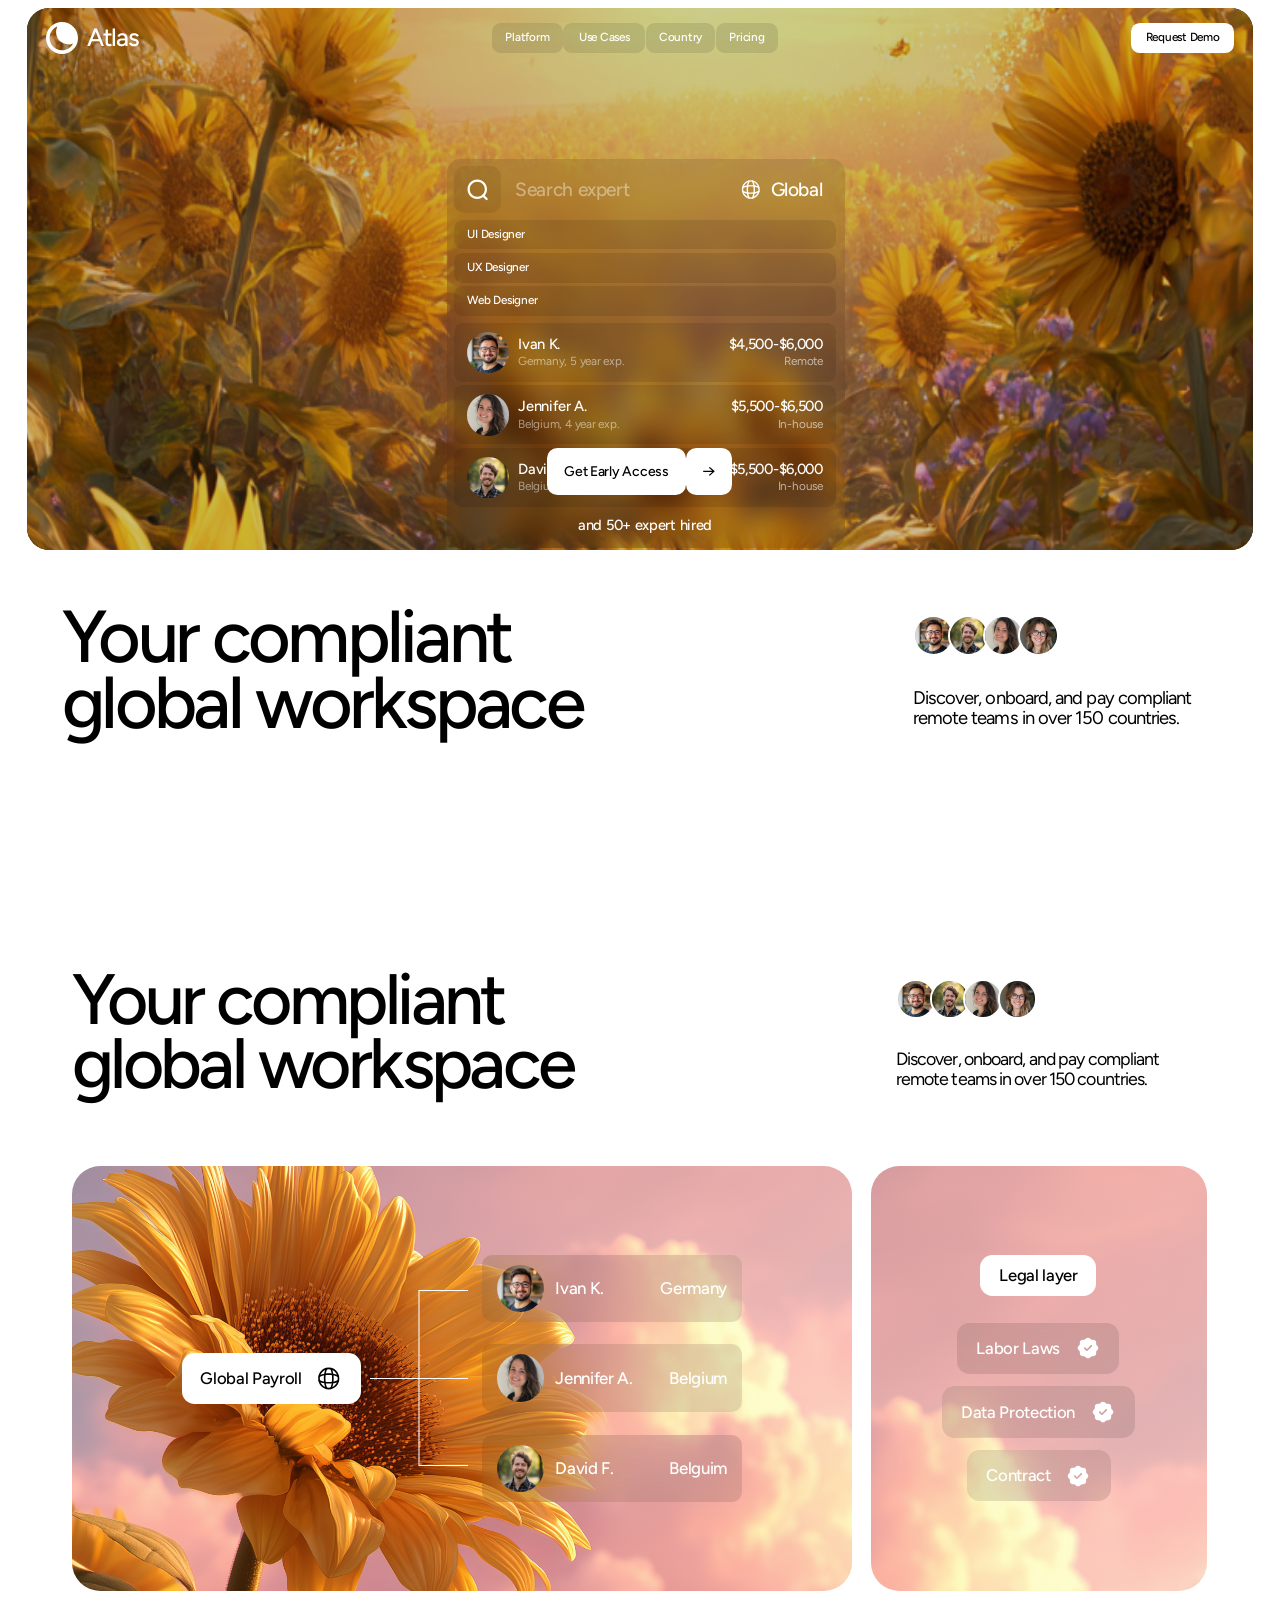
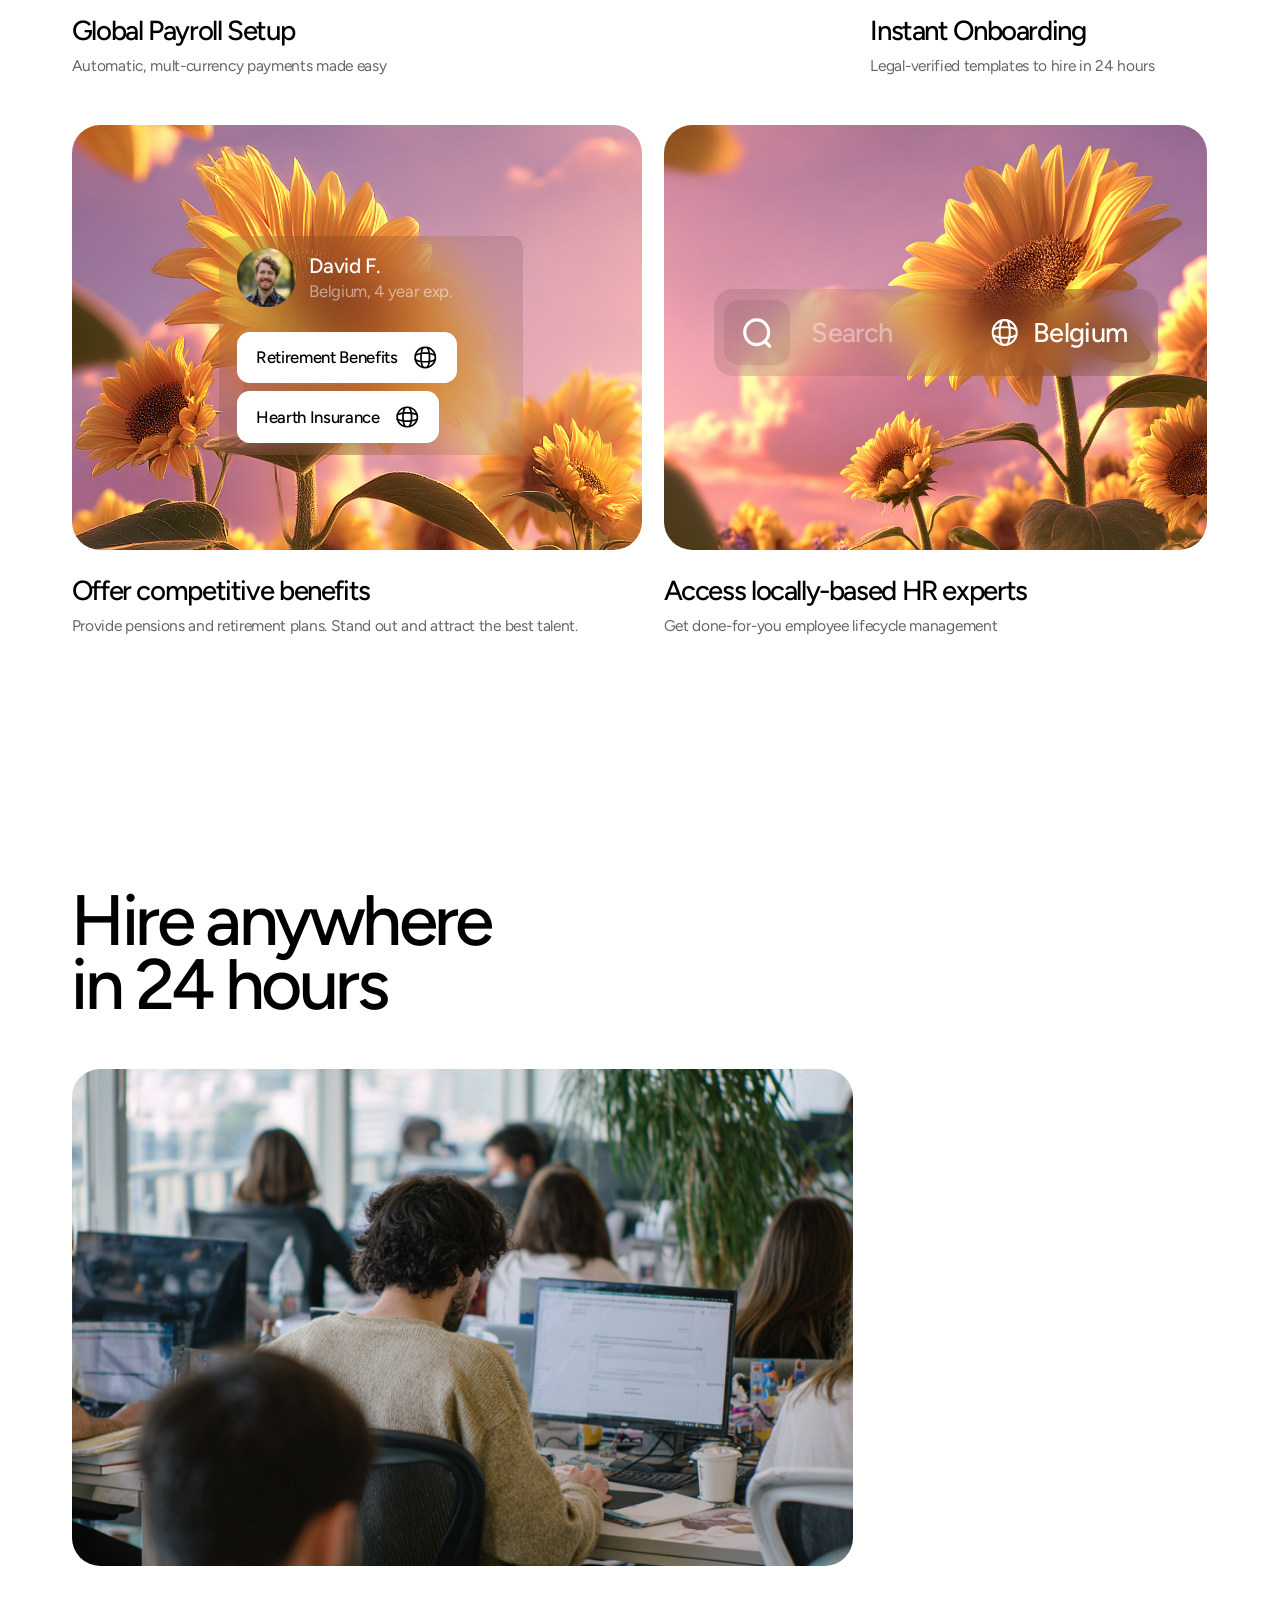
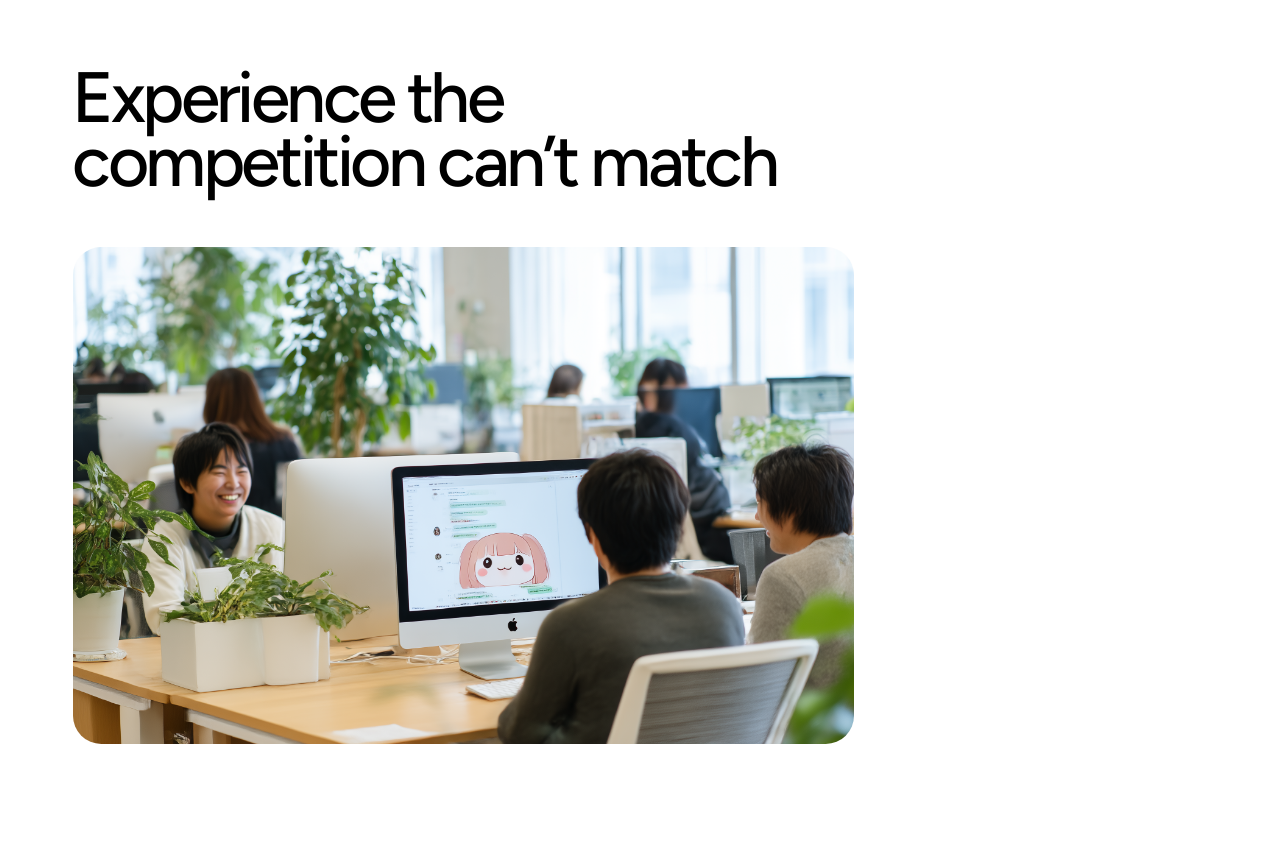
==== index.html @ f867f7af "Implement the Figma design as a static HTML/CSS/JS landing page Decode the supplied .fig (Kiwi + zst" ====
<!DOCTYPE html>
<html lang="en">
<head>
<meta charset="UTF-8">
<meta name="viewport" content="width=device-width, initial-scale=1">
<title>Atlas — Your compliant global workspace</title>
<meta name="description" content="Discover, onboard, and pay compliant remote teams in over 150 countries.">
<link rel="icon" href="assets/svg/logo-mark.svg" type="image/svg+xml">
<link rel="preload" href="assets/fonts/figtree-500.woff2" as="font" type="font/woff2" crossorigin>
<link rel="stylesheet" href="css/style.css">
</head>
<body>

<main class="page">

  <!-- ============================ HERO ============================ -->
  <section class="hero">

    <div class="hero__media">
      <img class="hero__photo" src="assets/images/hero-sunflower-field.png" alt="" aria-hidden="true">
      <div class="hero__scrim"></div>

      <header class="nav">
        <a class="brand" href="#">
          <img class="brand__mark" src="assets/svg/logo-mark.svg" alt="" aria-hidden="true">
          <span class="brand__name">Atlas</span>
        </a>

        <nav class="nav__menu" aria-label="Primary">
          <a class="pill nav__link" href="#">Platform</a>
          <a class="pill nav__link" href="#">Use Cases</a>
          <a class="pill nav__link" href="#">Country</a>
          <a class="pill nav__link" href="#">Pricing</a>
        </nav>

        <a class="pill pill--light nav__cta" href="#">Request Demo</a>
      </header>

      <!-- Talent search panel -->
      <div class="finder">
        <div class="finder__bar">
          <div class="finder__field">
            <span class="icon-button icon-button--soft" aria-hidden="true">
              <img src="assets/svg/search.svg" alt="">
            </span>
            <input class="finder__input" type="search" id="expert-search"
                   placeholder="Search expert" aria-label="Search expert" autocomplete="off">
          </div>

          <div class="country">
            <button class="country__toggle" type="button" id="country-toggle"
                    aria-haspopup="listbox" aria-expanded="false">
              <img class="country__icon" src="assets/svg/globe.svg" alt="" aria-hidden="true">
              <span class="country__label" id="country-label">Global</span>
            </button>
            <ul class="country__menu" id="country-menu" role="listbox" aria-labelledby="country-toggle" hidden>
              <li class="country__option" role="option" tabindex="-1" data-country="Global" aria-selected="true">Global</li>
              <li class="country__option" role="option" tabindex="-1" data-country="Germany" aria-selected="false">Germany</li>
              <li class="country__option" role="option" tabindex="-1" data-country="Belgium" aria-selected="false">Belgium</li>
            </ul>
          </div>
        </div>

        <div class="finder__roles" id="role-list">
          <button class="pill pill--row role" type="button" aria-pressed="false">UI Designer</button>
          <button class="pill pill--row role" type="button" aria-pressed="false">UX Designer</button>
          <button class="pill pill--row role" type="button" aria-pressed="false">Web Designer</button>
        </div>

        <div class="finder__results">
          <article class="expert" data-country="Germany">
            <div class="expert__who">
              <img class="avatar" src="assets/images/avatar-ivan.jpg" alt="" aria-hidden="true">
              <div class="expert__id">
                <span class="expert__name">Ivan K.</span>
                <span class="expert__meta">Germany, 5 year exp.</span>
              </div>
            </div>
            <div class="expert__terms">
              <span class="expert__rate">$4,500-$6,000</span>
              <span class="expert__type">Remote</span>
            </div>
          </article>

          <article class="expert" data-country="Belgium">
            <div class="expert__who">
              <img class="avatar" src="assets/images/avatar-jennifer.jpg" alt="" aria-hidden="true">
              <div class="expert__id">
                <span class="expert__name">Jennifer A.</span>
                <span class="expert__meta">Belgium, 4 year exp.</span>
              </div>
            </div>
            <div class="expert__terms">
              <span class="expert__rate">$5,500-$6,500</span>
              <span class="expert__type">In-house</span>
            </div>
          </article>

          <article class="expert" data-country="Belgium">
            <div class="expert__who">
              <img class="avatar" src="assets/images/avatar-david.jpg" alt="" aria-hidden="true">
              <div class="expert__id">
                <span class="expert__name">David F.</span>
                <span class="expert__meta">Belgium, 4 year exp.</span>
              </div>
            </div>
            <div class="expert__terms">
              <span class="expert__rate">$5,500-$6,000</span>
              <span class="expert__type">In-house</span>
            </div>
          </article>

          <p class="finder__count">and 50+ expert hired</p>
        </div>
      </div>

      <div class="cta">
        <a class="cta__label" href="#">Get Early Access</a>
        <a class="cta__go" href="#" aria-label="Get Early Access">
          <img src="assets/svg/arrow-up-right.svg" alt="" aria-hidden="true">
        </a>
      </div>
    </div>

    <h1 class="hero__title">Your compliant global workspace</h1>

    <div class="hero__aside">
      <div class="avatar-stack" aria-hidden="true">
        <img class="avatar avatar--ring" src="assets/images/avatar-ivan.jpg" alt="">
        <img class="avatar avatar--ring" src="assets/images/avatar-david.jpg" alt="">
        <img class="avatar avatar--ring" src="assets/images/avatar-jennifer.jpg" alt="">
        <img class="avatar avatar--ring" src="assets/images/avatar-fourth.jpg" alt="">
      </div>
      <p class="hero__lede">Discover,&nbsp;onboard,&nbsp;and pay compliant remote teams in over 150 countries.</p>
    </div>
  </section>

  <!-- ========================== FEATURES ========================== -->
  <section class="features">
    <h2 class="features__title">Your compliant global workspace</h2>

    <div class="features__aside">
      <div class="avatar-stack avatar-stack--sm" aria-hidden="true">
        <img class="avatar avatar--ring" src="assets/images/avatar-ivan.jpg" alt="">
        <img class="avatar avatar--ring" src="assets/images/avatar-david.jpg" alt="">
        <img class="avatar avatar--ring" src="assets/images/avatar-jennifer.jpg" alt="">
        <img class="avatar avatar--ring" src="assets/images/avatar-fourth.jpg" alt="">
      </div>
      <p class="features__lede">Discover,&nbsp;onboard,&nbsp;and pay compliant remote teams in over 150 countries.</p>
    </div>

    <!-- Card 1 — Global Payroll Setup -->
    <article class="feature feature--payroll">
      <div class="feature__media">
        <img class="crop crop--payroll" src="assets/images/sunflower-portrait.png" alt="" aria-hidden="true">

        <span class="pill pill--light chip chip--payroll">
          Global Payroll
          <img class="chip__icon" src="assets/svg/globe-dark.svg" alt="" aria-hidden="true">
        </span>

        <img class="feature__connector" src="assets/svg/connector.svg" alt="" aria-hidden="true">

        <div class="mini-card mini-card--r1">
          <span class="mini-card__who">
            <img class="avatar avatar--mini" src="assets/images/avatar-ivan.jpg" alt="" aria-hidden="true">
            <span class="mini-card__name">Ivan K.</span>
          </span>
          <span class="mini-card__place">Germany</span>
        </div>
        <div class="mini-card mini-card--r2">
          <span class="mini-card__who">
            <img class="avatar avatar--mini" src="assets/images/avatar-jennifer.jpg" alt="" aria-hidden="true">
            <span class="mini-card__name">Jennifer A.</span>
          </span>
          <span class="mini-card__place">Belgium</span>
        </div>
        <div class="mini-card mini-card--r3">
          <span class="mini-card__who">
            <img class="avatar avatar--mini" src="assets/images/avatar-david.jpg" alt="" aria-hidden="true">
            <span class="mini-card__name">David F.</span>
          </span>
          <span class="mini-card__place">Belguim</span>
        </div>
      </div>
      <h3 class="feature__title">Global Payroll Setup</h3>
      <p class="feature__text">Automatic,&nbsp;mult-currency payments made easy</p>
    </article>

    <!-- Card 2 — Instant Onboarding -->
    <article class="feature feature--onboarding">
      <div class="feature__media">
        <img class="crop crop--onboarding" src="assets/images/sunflower-portrait.png" alt="" aria-hidden="true">

        <span class="pill pill--light chip chip--legal">Legal layer</span>

        <span class="pill pill--glass chip chip--labor">
          Labor Laws
          <img class="chip__icon" src="assets/svg/check-badge.svg" alt="" aria-hidden="true">
        </span>
        <span class="pill pill--glass chip chip--data">
          Data Protection
          <img class="chip__icon" src="assets/svg/check-badge.svg" alt="" aria-hidden="true">
        </span>
        <span class="pill pill--glass chip chip--contract">
          Contract
          <img class="chip__icon" src="assets/svg/check-badge.svg" alt="" aria-hidden="true">
        </span>
      </div>
      <h3 class="feature__title">Instant Onboarding</h3>
      <p class="feature__text">Legal-verified templates to hire in 24 hours</p>
    </article>

    <!-- Card 3 — Offer competitive benefits -->
    <article class="feature feature--benefits">
      <div class="feature__media">
        <img class="crop crop--cover" src="assets/images/sunflower-dusk.png" alt="" aria-hidden="true">

        <div class="benefit-card">
          <div class="benefit-card__person">
            <img class="avatar" src="assets/images/avatar-david.jpg" alt="" aria-hidden="true">
            <div class="expert__id">
              <span class="expert__name">David F.</span>
              <span class="expert__meta">Belgium, 4 year exp.</span>
            </div>
          </div>
          <div class="benefit-card__tags">
            <span class="pill pill--light chip">
              Retirement Benefits
              <img class="chip__icon" src="assets/svg/globe-dark.svg" alt="" aria-hidden="true">
            </span>
            <span class="pill pill--light chip">
              Hearth Insurance
              <img class="chip__icon" src="assets/svg/globe-dark.svg" alt="" aria-hidden="true">
            </span>
          </div>
        </div>
      </div>
      <h3 class="feature__title">Offer competitive benefits</h3>
      <p class="feature__text">Provide pensions and retirement plans. Stand out and attract the best talent.&nbsp;</p>
    </article>

    <!-- Card 4 — Access locally-based HR experts -->
    <article class="feature feature--experts">
      <div class="feature__media">
        <img class="crop crop--cover" src="assets/images/sunflower-clouds.png" alt="" aria-hidden="true">

        <div class="mini-finder">
          <div class="mini-finder__field">
            <span class="icon-button icon-button--soft" aria-hidden="true">
              <img src="assets/svg/search.svg" alt="">
            </span>
            <span class="mini-finder__placeholder">Search </span>
          </div>
          <div class="country country--static">
            <img class="country__icon" src="assets/svg/globe.svg" alt="" aria-hidden="true">
            <span class="country__label">Belgium</span>
          </div>
        </div>
      </div>
      <h3 class="feature__title">Access locally-based HR experts</h3>
      <p class="feature__text">Get done-for-you employee lifecycle management</p>
    </article>
  </section>

  <!-- ========================== SHOWCASE ========================== -->
  <section class="showcase">
    <h2 class="showcase__title">Hire anywhere in 24 hours</h2>
    <figure class="showcase__figure">
      <img class="crop crop--cover" src="assets/images/office-window.png" alt="A team working together in a bright open-plan office">
    </figure>

    <h2 class="showcase__title showcase__title--second">Experience the competition can’t match</h2>
    <figure class="showcase__figure showcase__figure--second">
      <img class="crop crop--cover" src="assets/images/office-team.png" alt="Colleagues collaborating around a desk in a plant-filled workspace">
    </figure>
  </section>

</main>

<script src="js/script.js"></script>
</body>
</html>
---- css/style.css ----
/* ==========================================================================
   Atlas — Global HR Workspace landing page
   Values below are taken verbatim from the Figma document (canvas.fig).

   Coordinate system
   -----------------
   The design is authored on a 1685px-wide page. Every length is written as
   `calc(<figma value> * var(--k))`, where --k is 1px at full size and shrinks
   proportionally on narrower viewports. That keeps the layout identical to the
   Figma frame at every width instead of re-flowing it into a different design.

   The features / showcase sections were authored on a 1186.5px-wide artboard,
   so their values are the Figma numbers multiplied by 1685 / 1186.5 = 1.420143
   in order to sit on the same 1685px page as the hero.
   ========================================================================== */

/* --------------------------------------------------------------- fonts -- */
/* The design specifies TT Hoves (Regular / Medium), a commercial typeface
   that cannot be redistributed here. Figtree is the closest metrically
   matching web font (avg. 2.2% advance-width delta over 33 strings measured
   against the widths recorded in the Figma file). */
@font-face {
  font-family: 'Figtree';
  font-style: normal;
  font-weight: 400;
  font-display: swap;
  src: url('../assets/fonts/figtree-400.woff2') format('woff2');
}
@font-face {
  font-family: 'Figtree';
  font-style: normal;
  font-weight: 500;
  font-display: swap;
  src: url('../assets/fonts/figtree-500.woff2') format('woff2');
}

/* --------------------------------------------------------------- tokens -- */
:root {
  /* design canvas */
  --page-width: 1685;
  --k: 1px;

  /* palette */
  --white: #ffffff;
  --black: #000000;
  --ink: #020202;                        /* hero media backdrop */
  --placeholder: #d9d9d9;                /* avatar fallback fill */
  --glass: rgba(0, 0, 0, 0.1);           /* 10% black surface  */
  --glass-soft: rgba(0, 0, 0, 0.08);     /* 8% black surface   */

  /* radii */
  --radius-media: calc(30 * var(--k));
  --radius-panel: calc(18 * var(--k));
  --radius-button: calc(14 * var(--k));
  --radius-pill: calc(12 * var(--k));
  --radius-card: calc(38.34 * var(--k));

  /* type */
  --font: 'Figtree', 'Inter', 'Helvetica Neue', Arial, sans-serif;
  --track-tight: -0.02em;
  --track-display: -0.05em;
}

/* --k is 1px while the 1685px canvas fits, then shrinks with the viewport so
   the design keeps its exact proportions instead of re-flowing. */
:root { --k: min(1px, calc((100vw - 40px) / 1685)); }

/* Container units exclude the scrollbar, so the 20px gutters stay exact. */
@supports (width: 1cqw) {
  body { container-type: inline-size; }
  .page { --k: min(1px, calc((100cqw - 40px) / 1685)); }
}

/* ---------------------------------------------------------------- reset -- */
*,
*::before,
*::after { box-sizing: border-box; }

html { -webkit-text-size-adjust: 100%; }

body {
  margin: 0;
  background: var(--white);
  color: var(--black);
  font-family: var(--font);
  font-weight: 400;
  font-synthesis: none;
  -webkit-font-smoothing: antialiased;
  overflow-x: hidden;
}

img { display: block; max-width: 100%; }

[hidden] { display: none !important; }

a { color: inherit; text-decoration: none; }

button,
input { font: inherit; color: inherit; }

:focus-visible {
  outline: calc(2 * var(--k)) solid currentColor;
  outline-offset: calc(2 * var(--k));
}

/* ----------------------------------------------------------------- page -- */
.page {
  position: relative;
  width: calc(var(--page-width) * var(--k));
  margin: 0 auto;
}

/* Shared: circular portrait */
.avatar {
  width: calc(56 * var(--k));
  height: calc(56 * var(--k));
  border-radius: 50%;
  object-fit: cover;
  background: var(--placeholder);
  flex: none;
}

.avatar--ring { border: calc(3 * var(--k)) solid var(--white); }

/* Shared: rounded label / navigation pill */
.pill {
  display: inline-flex;
  align-items: center;
  justify-content: center;
  height: calc(40 * var(--k));
  padding: calc(12 * var(--k)) calc(18 * var(--k));
  border: 0;
  border-radius: var(--radius-pill);
  background: var(--glass);
  color: var(--white);
  font-size: calc(16 * var(--k));
  font-weight: 500;
  line-height: 1;
  letter-spacing: var(--track-tight);
  white-space: nowrap;
}

.pill--light { background: var(--white); color: var(--black); }

/* Shared: square icon button */
.icon-button {
  display: grid;
  place-items: center;
  width: calc(63 * var(--k));
  height: calc(63 * var(--k));
  border-radius: var(--radius-button);
  flex: none;
}

.icon-button--soft { background: var(--glass-soft); }

.icon-button img {
  width: calc(31 * var(--k));
  height: calc(31 * var(--k));
}

/* Shared: image cropped exactly as in Figma */
.crop--cover {
  width: 100%;
  height: 100%;
  object-fit: cover;
  object-position: center;
}

/* ==========================================================================
   HERO  (Figma frame "Dribbble shot HD - 132", page card 1685 x 1073)
   ========================================================================== */
.hero {
  position: relative;
  height: calc(1073 * var(--k));
}

.hero__media {
  position: absolute;
  left: calc(10 * var(--k));
  top: calc(11 * var(--k));
  width: calc(1665 * var(--k));
  height: calc(737 * var(--k));
  border-radius: var(--radius-media);
  overflow: hidden;
  background: var(--ink);
}

/* Figma "Rectangle 5396": 1717 x 907 at (-26,-85), image cropped to the
   43.01%–67.82% horizontal band of assets/images/hero-sunflower-field.png */
.hero__photo {
  position: absolute;
  left: calc(-26 * var(--k));
  top: calc(-1657.451 * var(--k));
  width: calc(1717 * var(--k));
  height: calc(3656.161 * var(--k));
  max-width: none;
}

.hero__scrim {
  position: absolute;
  inset: 0;
  background: var(--ink);
  opacity: 0.2;
}

/* ------------------------------------------------------------------ nav -- */
.nav {
  position: absolute;
  left: calc(26 * var(--k));
  top: calc(19 * var(--k));
  display: flex;
  align-items: center;
  justify-content: space-between;
  width: calc(1614 * var(--k));
  height: calc(43 * var(--k));
}

.brand {
  position: relative;
  width: calc(126 * var(--k));
  height: calc(43 * var(--k));
  flex: none;
}

.brand__mark {
  position: absolute;
  left: 0;
  top: 0;
  width: calc(43 * var(--k));
  height: calc(43 * var(--k));
}

.brand__name {
  position: absolute;
  left: calc(55 * var(--k));
  top: calc(6 * var(--k));
  color: var(--white);
  font-size: calc(34.08 * var(--k));
  font-weight: 500;
  line-height: 0.9;
  letter-spacing: var(--track-display);
}

.nav__menu {
  display: flex;
  gap: calc(1 * var(--k));
  width: calc(389 * var(--k));
  height: calc(40 * var(--k));
  -webkit-backdrop-filter: blur(calc(12.35 * var(--k)));
  backdrop-filter: blur(calc(12.35 * var(--k)));
}

.nav__link:nth-child(1) { width: calc(96 * var(--k)); }
.nav__link:nth-child(2) { width: calc(111 * var(--k)); }
.nav__link:nth-child(3) { width: calc(94 * var(--k)); }
.nav__link:nth-child(4) { width: calc(85 * var(--k)); }

.nav__cta { width: calc(140 * var(--k)); }

.nav__link:hover { background: rgba(0, 0, 0, 0.22); }
.nav__cta:hover { background: rgba(255, 255, 255, 0.86); }

/* --------------------------------------------------------- talent panel -- */
.finder {
  position: absolute;
  left: calc(570 * var(--k));
  top: calc(205 * var(--k));
  display: flex;
  flex-direction: column;
  gap: calc(10 * var(--k));
  width: calc(541 * var(--k));
  height: calc(528 * var(--k));
  padding: calc(10 * var(--k));
  border-radius: var(--radius-panel);
  background: var(--glass);
  -webkit-backdrop-filter: blur(calc(16.85 * var(--k)));
  backdrop-filter: blur(calc(16.85 * var(--k)));
}

.finder__bar {
  display: flex;
  align-items: center;
  justify-content: space-between;
  width: calc(521 * var(--k));
  height: calc(63 * var(--k));
}

.finder__field {
  display: flex;
  align-items: center;
  gap: calc(20 * var(--k));
  width: calc(340 * var(--k));
  height: calc(63 * var(--k));
}

.finder__input {
  width: calc(257 * var(--k));
  border: 0;
  padding: 0;
  background: none;
  color: var(--white);
  font-size: calc(26 * var(--k));
  font-weight: 500;
  line-height: 1;
  letter-spacing: var(--track-tight);
  -webkit-appearance: none;
  appearance: none;
}

.finder__input::placeholder { color: var(--white); opacity: 0.4; }
.finder__input::-webkit-search-cancel-button { display: none; }

/* country selector — Figma shows this control in a "Global" and a country
   state, so it is implemented as a listbox over the countries in the design */
.country { position: relative; flex: none; }

.country__toggle,
.country--static {
  display: flex;
  align-items: center;
  gap: calc(11 * var(--k));
  width: calc(149 * var(--k));
  height: calc(31 * var(--k));
  padding: 0 calc(16 * var(--k));
  border: 0;
  background: none;
  cursor: pointer;
}

.country__icon {
  width: calc(31 * var(--k));
  height: calc(31 * var(--k));
  flex: none;
}

.country__label {
  color: var(--white);
  font-size: calc(26 * var(--k));
  font-weight: 500;
  line-height: 1;
  letter-spacing: var(--track-tight);
}

.country__menu {
  position: absolute;
  right: 0;
  top: calc(41 * var(--k));
  z-index: 2;
  margin: 0;
  padding: calc(6 * var(--k));
  list-style: none;
  width: calc(180 * var(--k));
  border-radius: var(--radius-pill);
  background: rgba(0, 0, 0, 0.55);
  -webkit-backdrop-filter: blur(calc(16.85 * var(--k)));
  backdrop-filter: blur(calc(16.85 * var(--k)));
}

.country__menu[hidden] { display: none; }

.country__option {
  padding: calc(9 * var(--k)) calc(12 * var(--k));
  border-radius: calc(8 * var(--k));
  color: var(--white);
  font-size: calc(18 * var(--k));
  font-weight: 500;
  line-height: 1;
  letter-spacing: var(--track-tight);
  cursor: pointer;
}

.country__option:hover,
.country__option[aria-selected='true'] { background: rgba(255, 255, 255, 0.16); }

/* role list */
.finder__roles {
  display: flex;
  flex-direction: column;
  gap: calc(5 * var(--k));
  width: calc(519 * var(--k));
}

.pill--row {
  width: calc(519 * var(--k));
  justify-content: flex-start;
  cursor: pointer;
}

.role:hover { background: rgba(0, 0, 0, 0.16); }
.role[aria-pressed='true'] { background: rgba(255, 255, 255, 0.2); }

/* result list */
.finder__results {
  display: flex;
  flex-direction: column;
  align-items: center;
  gap: calc(5 * var(--k));
  width: calc(519 * var(--k));
}

.expert {
  display: flex;
  align-items: center;
  justify-content: space-between;
  width: calc(519 * var(--k));
  height: calc(80 * var(--k));
  padding: calc(12 * var(--k)) calc(18 * var(--k));
  border-radius: var(--radius-pill);
  background: var(--glass);
}

.expert__who {
  display: flex;
  align-items: center;
  gap: calc(13 * var(--k));
}

.expert__id,
.expert__terms {
  display: flex;
  flex-direction: column;
  gap: calc(6 * var(--k));
}

.expert__terms { align-items: flex-end; }

.expert__name,
.expert__rate {
  color: var(--white);
  font-size: calc(20 * var(--k));
  font-weight: 500;
  line-height: 1;
  letter-spacing: var(--track-tight);
}

.expert__meta,
.expert__type {
  color: var(--white);
  font-size: calc(16 * var(--k));
  font-weight: 400;
  line-height: 1;
  letter-spacing: var(--track-tight);
}

.expert__meta { opacity: 0.5; }
.expert__type { opacity: 0.6; }

.finder__count {
  margin: 0;
  padding: calc(10 * var(--k)) 0;
  color: var(--white);
  font-size: calc(20 * var(--k));
  font-weight: 500;
  line-height: 1;
  letter-spacing: var(--track-tight);
}

/* ------------------------------------------------------------------ cta -- */
.cta {
  position: absolute;
  left: calc(706 * var(--k));
  top: calc(598 * var(--k));
  display: flex;
  width: calc(252 * var(--k));
  height: calc(63 * var(--k));
}

.cta__label,
.cta__go {
  display: grid;
  place-items: center;
  height: calc(63 * var(--k));
  border-radius: var(--radius-button);
  background: var(--white);
  color: var(--black);
}

.cta__label {
  width: calc(189 * var(--k));
  font-size: calc(19 * var(--k));
  font-weight: 500;
  line-height: 1;
  letter-spacing: var(--track-tight);
}

.cta__go { width: calc(63 * var(--k)); }

.cta__go img {
  width: calc(21.2067 * var(--k));
  height: calc(21.2067 * var(--k));
}

.cta__label:hover,
.cta__go:hover { background: rgba(255, 255, 255, 0.86); }

/* -------------------------------------------------------- hero headline -- */
.hero__title {
  position: absolute;
  left: calc(57 * var(--k));
  top: calc(819 * var(--k));
  width: calc(757 * var(--k));
  margin: 0;
  font-size: calc(100 * var(--k));
  font-weight: 500;
  line-height: 0.9;
  letter-spacing: var(--track-display);
}

.hero__aside {
  position: absolute;
  left: calc(1213 * var(--k));
  top: calc(836 * var(--k));
}

.avatar-stack {
  position: relative;
  height: calc(56 * var(--k));
}

.avatar-stack .avatar { position: absolute; top: 0; }
.avatar-stack .avatar:nth-child(1) { left: 0; }
.avatar-stack .avatar:nth-child(2) { left: calc(48 * var(--k)); }
.avatar-stack .avatar:nth-child(3) { left: calc(95 * var(--k)); }
.avatar-stack .avatar:nth-child(4) { left: calc(143 * var(--k)); }

.hero__lede {
  width: calc(437 * var(--k));
  margin: calc(43 * var(--k)) 0 0;    /* 935 - (836 + 56) */
  font-size: calc(25 * var(--k));
  font-weight: 400;
  line-height: 1.1;
  letter-spacing: var(--track-display);
}

/* ==========================================================================
   FEATURES  (Figma frame "Dribbble shot HD - 134", left artboard, x 1.420143)
   ========================================================================== */
.features {
  position: relative;
  height: calc(2033.12 * var(--k));
}

.features__title {
  position: absolute;
  left: calc(70.27 * var(--k));
  top: calc(240.49 * var(--k));
  width: calc(733.19 * var(--k));
  margin: 0;
  font-size: calc(96.85 * var(--k));
  font-weight: 500;
  line-height: 0.9;
  letter-spacing: var(--track-display);
}

.features__aside {
  position: absolute;
  left: calc(1189.9 * var(--k));
  top: calc(256.95 * var(--k));
}

.avatar-stack--sm { height: calc(54.24 * var(--k)); }

.avatar-stack--sm .avatar {
  width: calc(54.24 * var(--k));
  height: calc(54.24 * var(--k));
  border-width: calc(2.906 * var(--k));
}

.avatar-stack--sm .avatar:nth-child(2) { left: calc(46.48 * var(--k)); }
.avatar-stack--sm .avatar:nth-child(3) { left: calc(92.01 * var(--k)); }
.avatar-stack--sm .avatar:nth-child(4) { left: calc(138.5 * var(--k)); }

.features__lede {
  width: calc(423.24 * var(--k));
  margin: calc(41.64 * var(--k)) 0 0;   /* 352.83 - (256.95 + 54.24) */
  font-size: calc(24.21 * var(--k));
  font-weight: 400;
  line-height: 1.1;
  letter-spacing: var(--track-display);
}

/* ---------------------------------------------------------- bento cards -- */
.feature__media {
  position: absolute;
  border-radius: var(--radius-card);
  overflow: hidden;
}

.feature__title,
.feature__text {
  position: absolute;
  margin: 0;
  white-space: nowrap;
}

.feature__title {
  font-size: calc(37.48 * var(--k));
  font-weight: 500;
  line-height: 0.9;
  letter-spacing: var(--track-display);
}

.feature__text {
  font-size: calc(21.1 * var(--k));
  font-weight: 400;
  line-height: 1.1;
  letter-spacing: var(--track-tight);
  opacity: 0.6;
}

.feature--payroll .feature__media {
  left: calc(70.27 * var(--k));
  top: calc(510.79 * var(--k));
  width: calc(1060.28 * var(--k));
  height: calc(577.77 * var(--k));
}

.feature--onboarding .feature__media {
  left: calc(1155.99 * var(--k));
  top: calc(511.25 * var(--k));
  width: calc(457.29 * var(--k));
  height: calc(577.97 * var(--k));
}

.feature--benefits .feature__media {
  left: calc(70.27 * var(--k));
  top: calc(1271.31 * var(--k));
  width: calc(774.44 * var(--k));
  height: calc(577.77 * var(--k));
}

.feature--experts .feature__media {
  left: calc(874.51 * var(--k));
  top: calc(1270.85 * var(--k));
  width: calc(738.47 * var(--k));
  height: calc(577.97 * var(--k));
}

.feature--payroll .feature__title,
.feature--benefits .feature__title,
.feature--payroll .feature__text,
.feature--benefits .feature__text { left: calc(70.27 * var(--k)); }

.feature--onboarding .feature__title,
.feature--onboarding .feature__text { left: calc(1155.59 * var(--k)); }

.feature--experts .feature__title,
.feature--experts .feature__text { left: calc(874.51 * var(--k)); }

.feature--payroll .feature__title,
.feature--onboarding .feature__title { top: calc(1127.6 * var(--k)); }

.feature--payroll .feature__text,
.feature--onboarding .feature__text { top: calc(1179.13 * var(--k)); }

.feature--benefits .feature__title,
.feature--experts .feature__title { top: calc(1888.1 * var(--k)); }

.feature--benefits .feature__text,
.feature--experts .feature__text { top: calc(1939.64 * var(--k)); }

/* cropped card artwork */
.crop--payroll {
  position: absolute;
  left: calc(-247.27 * var(--k));
  top: calc(-385.32 * var(--k));
  width: calc(1380.29 * var(--k));
  height: calc(1725.35 * var(--k));
  max-width: none;
}

.crop--onboarding {
  position: absolute;
  left: calc(-1055.85 * var(--k));
  top: calc(-210.19 * var(--k));
  width: calc(1513.36 * var(--k));
  height: calc(1891.7 * var(--k));
  max-width: none;
}

/* -------------------------------------------------- floating card chrome -- */
.chip {
  position: absolute;
  gap: calc(19.88 * var(--k));
  height: calc(69.59 * var(--k));
  padding: calc(17.04 * var(--k)) calc(25.56 * var(--k));
  border-radius: calc(17.04 * var(--k));
  font-size: calc(22.72 * var(--k));
}

.chip__icon {
  width: calc(35.5 * var(--k));
  height: calc(35.5 * var(--k));
  flex: none;
}

.pill--glass {
  background: var(--glass);
  color: var(--white);
  -webkit-backdrop-filter: blur(calc(30.11 * var(--k)));
  backdrop-filter: blur(calc(30.11 * var(--k)));
}

.chip--payroll {
  left: calc(149.85 * var(--k));
  top: calc(254.67 * var(--k));
  width: calc(242.84 * var(--k));
}

.chip--legal {
  left: calc(149.12 * var(--k));
  top: calc(120.71 * var(--k));
  width: calc(157.64 * var(--k));
  height: calc(56.81 * var(--k));
}

.chip--labor {
  left: calc(117.88 * var(--k));
  top: calc(213.02 * var(--k));
  width: calc(220.12 * var(--k));
}

.chip--data {
  left: calc(96.58 * var(--k));
  top: calc(299.65 * var(--k));
  width: calc(262.73 * var(--k));
}

.chip--contract {
  left: calc(130.66 * var(--k));
  top: calc(386.28 * var(--k));
  width: calc(195.98 * var(--k));
}

.feature__connector {
  position: absolute;
  left: calc(405.48 * var(--k));
  top: calc(168.75 * var(--k));       /* 169.46 less the 0.71 stroke overhang */
  width: calc(133.49 * var(--k));
  height: calc(239.99 * var(--k));
}

/* candidate rows floating over card 1 */
.mini-card {
  position: absolute;
  left: calc(557.43 * var(--k));
  display: flex;
  align-items: center;
  justify-content: space-between;
  width: calc(353.79 * var(--k));
  height: calc(91.89 * var(--k));
  padding: calc(13.78 * var(--k)) calc(20.68 * var(--k));
  border-radius: calc(13.78 * var(--k));
  background: var(--glass);
  -webkit-backdrop-filter: blur(calc(39.92 * var(--k)));
  backdrop-filter: blur(calc(39.92 * var(--k)));
}

.mini-card--r1 { top: calc(121.17 * var(--k)); }
.mini-card--r2 { top: calc(242.93 * var(--k)); }
.mini-card--r3 { top: calc(365.74 * var(--k)); }

.mini-card__who {
  display: flex;
  align-items: center;
  gap: calc(14.93 * var(--k));
}

.avatar--mini {
  width: calc(64.33 * var(--k));
  height: calc(64.33 * var(--k));
}

.mini-card__name,
.mini-card__place {
  color: var(--white);
  font-size: calc(22.97 * var(--k));
  font-weight: 500;
  line-height: 1;
  letter-spacing: var(--track-tight);
  white-space: nowrap;
}

/* benefits card overlay */
.benefit-card {
  position: absolute;
  left: calc(199.56 * var(--k));
  top: calc(150.25 * var(--k));
  display: flex;
  flex-direction: column;
  gap: calc(34.08 * var(--k));
  width: calc(413.26 * var(--k));
  height: calc(298.23 * var(--k));
  padding: calc(17.04 * var(--k)) calc(25.56 * var(--k));
  border-radius: calc(17.04 * var(--k));
  background: var(--glass);
  -webkit-backdrop-filter: blur(calc(38.56 * var(--k)));
  backdrop-filter: blur(calc(38.56 * var(--k)));
}

.benefit-card__person {
  display: flex;
  align-items: center;
  gap: calc(18.46 * var(--k));
}

.benefit-card__person .avatar {
  width: calc(79.53 * var(--k));
  height: calc(79.53 * var(--k));
}

.benefit-card__person .expert__id { gap: calc(8.52 * var(--k)); }

.benefit-card__person .expert__name { font-size: calc(28.4 * var(--k)); }

.benefit-card__person .expert__meta { font-size: calc(22.72 * var(--k)); }

.benefit-card__tags {
  display: flex;
  flex-direction: column;
  align-items: flex-start;
  gap: calc(11.36 * var(--k));
}

.benefit-card__tags .chip { position: static; }

/* experts card overlay */
.mini-finder {
  position: absolute;
  left: calc(68.47 * var(--k));
  top: calc(223.14 * var(--k));
  display: flex;
  align-items: center;
  justify-content: space-between;
  width: calc(603.56 * var(--k));
  height: calc(117.87 * var(--k));
  padding: calc(14.2 * var(--k));
  border-radius: calc(25.56 * var(--k));
  background: var(--glass);
  -webkit-backdrop-filter: blur(calc(23.93 * var(--k)));
  backdrop-filter: blur(calc(23.93 * var(--k)));
}

.mini-finder__field {
  display: flex;
  align-items: center;
  gap: calc(28.4 * var(--k));
  width: calc(313.85 * var(--k));
  height: calc(89.47 * var(--k));
}

.mini-finder .icon-button {
  width: calc(89.47 * var(--k));
  height: calc(89.47 * var(--k));
  border-radius: calc(19.88 * var(--k));
}

.mini-finder .icon-button img {
  width: calc(44.02 * var(--k));
  height: calc(44.02 * var(--k));
}

.mini-finder__placeholder {
  color: var(--white);
  opacity: 0.4;
  font-size: calc(36.92 * var(--k));
  font-weight: 500;
  line-height: 1;
  letter-spacing: var(--track-tight);
}

.country--static {
  width: calc(238.58 * var(--k));
  height: calc(44.02 * var(--k));
  gap: calc(15.62 * var(--k));
  padding: 0 calc(22.72 * var(--k));
  cursor: default;
}

.country--static .country__icon {
  width: calc(44.02 * var(--k));
  height: calc(44.02 * var(--k));
}

.country--static .country__label { font-size: calc(36.92 * var(--k)); }

/* ==========================================================================
   SHOWCASE  (Figma frame "Dribbble shot HD - 134", right artboard)
   ========================================================================== */
.showcase {
  position: relative;
  height: calc(2387.26 * var(--k));
}

.showcase__title {
  position: absolute;
  left: calc(69.59 * var(--k));
  top: calc(274.09 * var(--k));
  width: calc(624.86 * var(--k));
  margin: 0;
  font-size: calc(96.85 * var(--k));
  font-weight: 500;
  line-height: 0.9;
  letter-spacing: var(--track-display);
}

.showcase__title--second {
  left: calc(71.01 * var(--k));
  top: calc(1330.67 * var(--k));
  width: calc(1062.27 * var(--k));
}

.showcase__figure {
  position: absolute;
  left: calc(71.01 * var(--k));
  top: calc(521.19 * var(--k));
  width: calc(1060.85 * var(--k));
  height: calc(675.47 * var(--k));
  margin: 0;
  border-radius: var(--radius-card);
  overflow: hidden;
}

.showcase__figure--second {
  left: calc(72.43 * var(--k));
  top: calc(1577.78 * var(--k));
}

/* ==========================================================================
   Motion preferences
   ========================================================================== */
@media (prefers-reduced-motion: reduce) {
  *,
  *::before,
  *::after { transition: none !important; animation: none !important; }
}
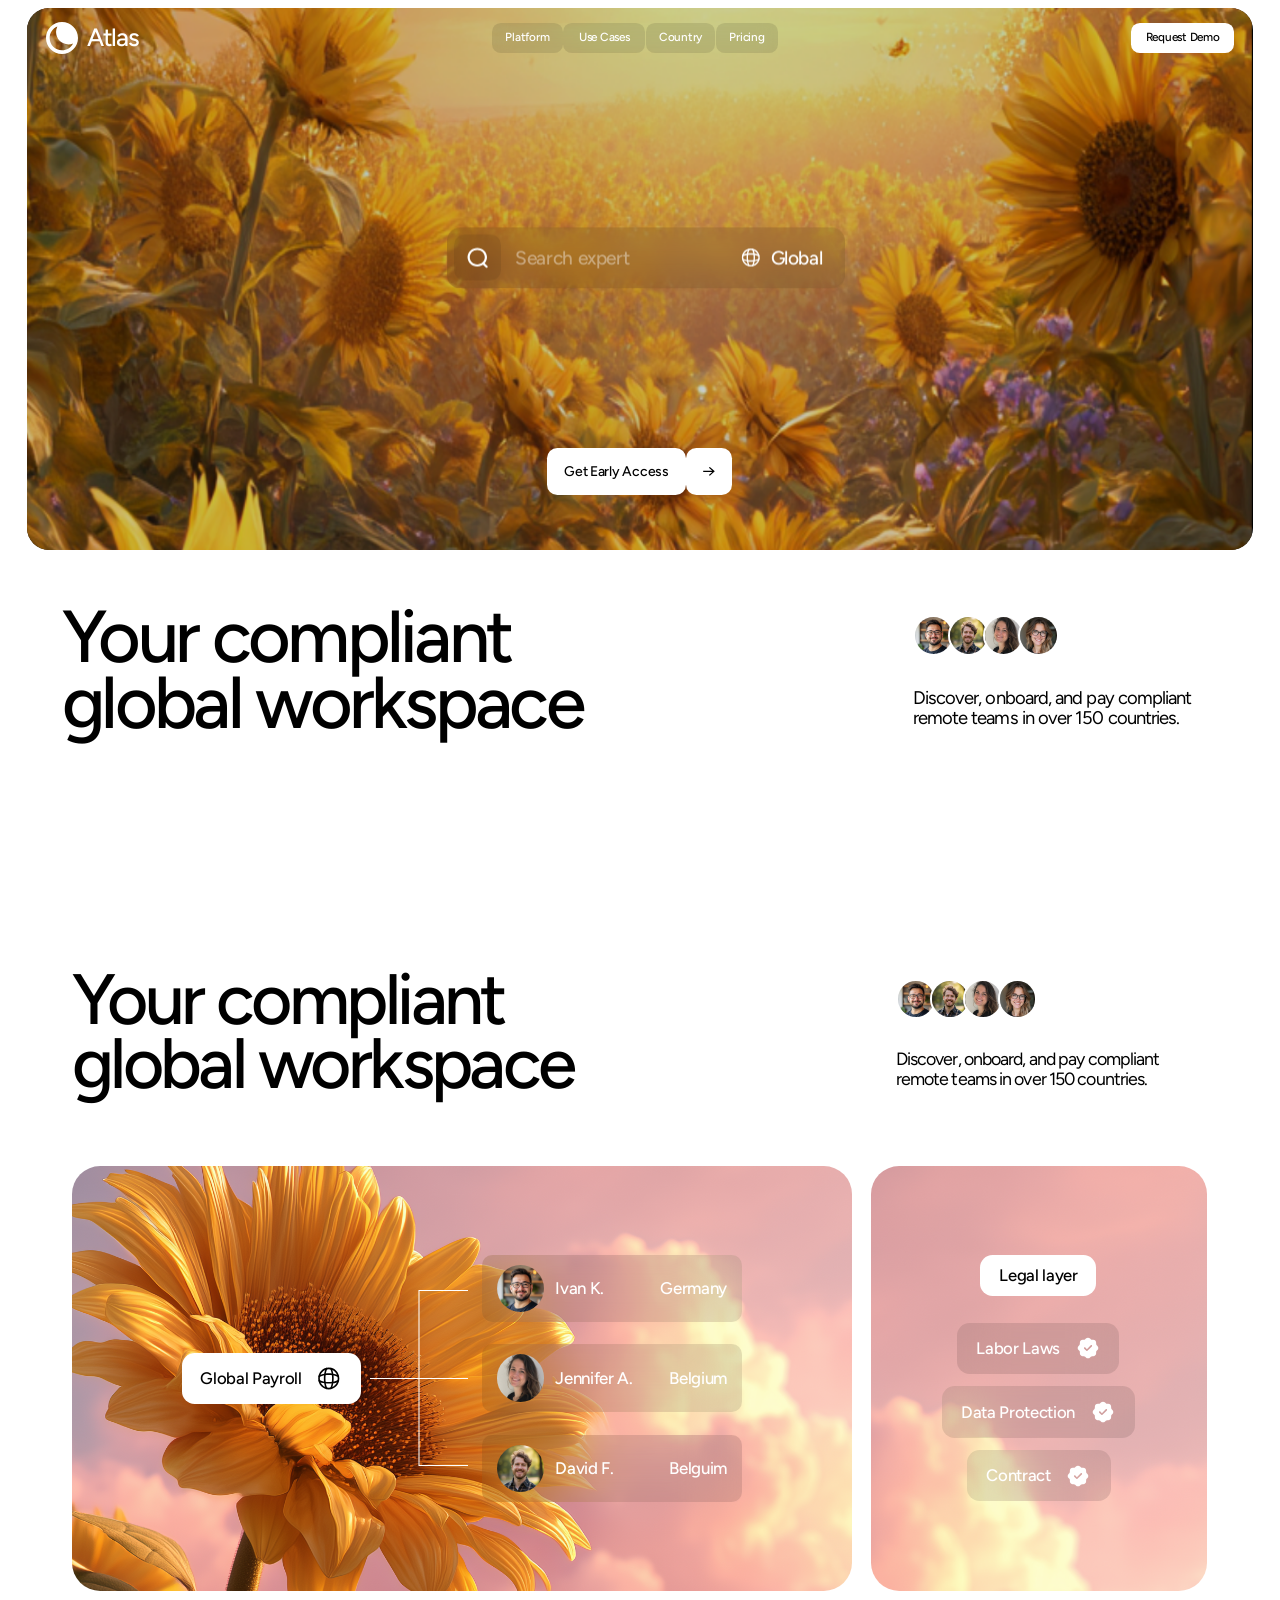
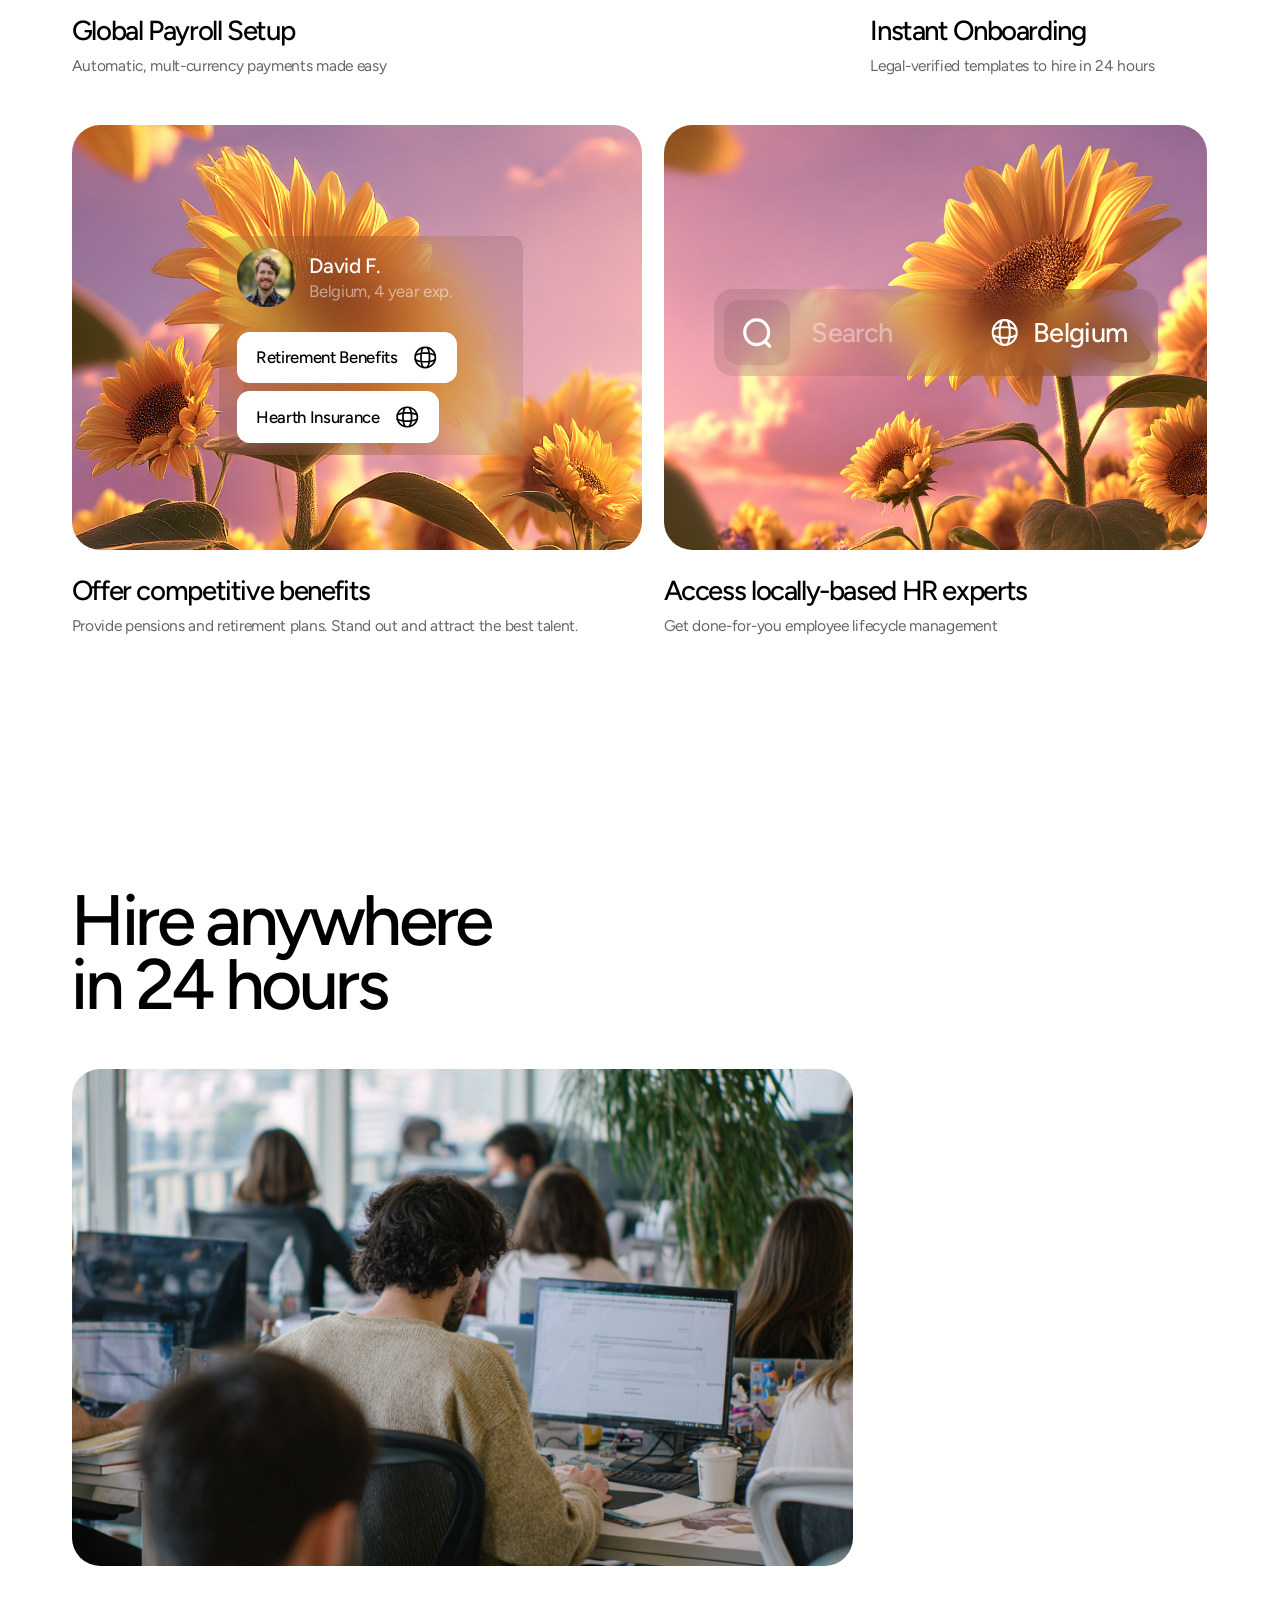
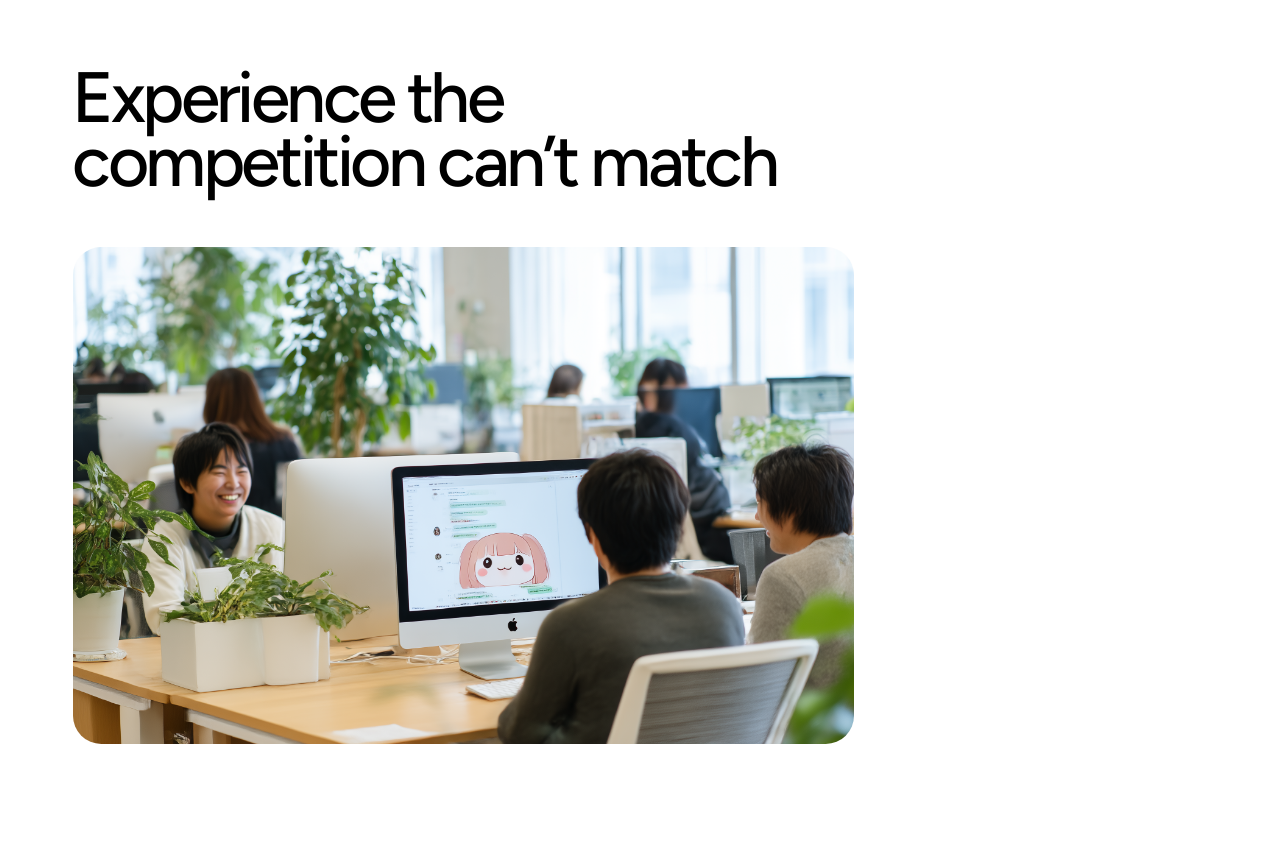
==== commit 4269a978: "Animate the hero from the supplied motion study Take the reference recording apart frame by frame (1" ====
--- a/index.html
+++ b/index.html
@@ -17,7 +17,9 @@
   <section class="hero">
 
     <div class="hero__media">
-      <img class="hero__photo" src="assets/images/hero-sunflower-field.png" alt="" aria-hidden="true">
+      <div class="hero__zoom">
+        <img class="hero__photo" src="assets/images/hero-sunflower-field.png" alt="" aria-hidden="true">
+      </div>
       <div class="hero__scrim"></div>
 
       <header class="nav">
@@ -37,7 +39,7 @@
       </header>
 
       <!-- Talent search panel -->
-      <div class="finder">
+      <div class="finder" id="finder" data-state="results">
         <div class="finder__bar">
           <div class="finder__field">
             <span class="icon-button icon-button--soft" aria-hidden="true">
@@ -45,6 +47,12 @@
             </span>
             <input class="finder__input" type="search" id="expert-search"
                    placeholder="Search expert" aria-label="Search expert" autocomplete="off">
+            <!-- Presentational copy of the field used by the looping hero demo.
+                 It is swapped for the real input the moment anyone interacts. -->
+            <span class="finder__demo" id="finder-demo" aria-hidden="true">
+              <span class="finder__demo-hint" id="demo-hint">Search expert</span>
+              <span class="finder__demo-typed" id="demo-typed"></span>
+            </span>
           </div>
 
           <div class="country">
--- a/css/style.css
+++ b/css/style.css
@@ -59,16 +59,32 @@
   --font: 'Figtree', 'Inter', 'Helvetica Neue', Arial, sans-serif;
   --track-tight: -0.02em;
   --track-display: -0.05em;
-}
-
-/* --k is 1px while the 1685px canvas fits, then shrinks with the viewport so
-   the design keeps its exact proportions instead of re-flowing. */
-:root { --k: min(1px, calc((100vw - 40px) / 1685)); }
-
-/* Container units exclude the scrollbar, so the 20px gutters stay exact. */
-@supports (width: 1cqw) {
-  body { container-type: inline-size; }
-  .page { --k: min(1px, calc((100cqw - 40px) / 1685)); }
+
+  /* motion — fitted to the reference animation's own easing curve
+     (max deviation under 1% across all three panel transitions) */
+  --ease-panel: cubic-bezier(0.42, 0.02, 0.05, 0.97);
+}
+
+/* --k is the scale of the whole design. It is capped at 1px (100% of the
+   Figma canvas) and otherwise takes the largest value at which the hero
+   fits the viewport on BOTH axes:
+
+     width   — the 1685px page plus a 20px gutter either side
+     height  — the 1073px hero card, so section one is fully visible
+               without scrolling, exactly as the Figma frame presents it
+
+   Scaling rather than re-flowing keeps every proportion in the design
+   identical at any viewport size. */
+:root {
+  --k: min(1px, calc((100vw - 40px) / 1685), calc((100vh - 24px) / 1073));
+}
+
+/* Small-viewport height ignores retractable mobile browser chrome, so the
+   hero still fits when the address bar is showing. */
+@supports (height: 1svh) {
+  :root {
+    --k: min(1px, calc((100vw - 40px) / 1685), calc((100svh - 24px) / 1073));
+  }
 }
 
 /* ---------------------------------------------------------------- reset -- */
@@ -186,6 +202,24 @@
   background: var(--ink);
 }
 
+/* Slow push-in on the photograph, matching the reference motion study:
+   the frame closes in to 124% over 5.2s about a point just above centre.
+   Scaling this wrapper rather than the (much larger) image keeps the
+   composited layer down to the size of the media box. */
+.hero__zoom {
+  position: absolute;
+  inset: 0;
+  overflow: hidden;
+  transform-origin: 50% 42%;
+  animation: hero-push 5.2s ease-in-out infinite alternate;
+  will-change: transform;
+}
+
+@keyframes hero-push {
+  from { transform: scale(1); }
+  to   { transform: scale(1.238); }
+}
+
 /* Figma "Rectangle 5396": 1717 x 907 at (-26,-85), image cropped to the
    43.01%–67.82% horizontal band of assets/images/hero-sunflower-field.png */
 .hero__photo {
@@ -262,23 +296,43 @@
 .nav__cta:hover { background: rgba(255, 255, 255, 0.86); }
 
 /* --------------------------------------------------------- talent panel -- */
+/* The panel resizes between four states. It is anchored by its centre —
+   the reference animation keeps that centre pinned at y 339 of the media
+   while the panel grows and shrinks around it.
+
+     collapsed    83 = 10 + 63 + 10                      search row only
+     suggestions 223 = 10 + 63 + 10 + 130 + 10           + role list
+     results     388 = 10 + 63 + 10 + 295 + 10           + result list
+     full        528 = 10 + 63 + 10 + 130 + 10 + 295 + 10  both (Figma frame)
+
+   `full` is the state the panel settles into once a visitor takes over from
+   the demo, so every control in the design stays reachable. */
 .finder {
+  --finder-h: 388;
+  --results-top: 83;
   position: absolute;
   left: calc(570 * var(--k));
-  top: calc(205 * var(--k));
-  display: flex;
-  flex-direction: column;
-  gap: calc(10 * var(--k));
+  top: calc(339 * var(--k));
   width: calc(541 * var(--k));
-  height: calc(528 * var(--k));
-  padding: calc(10 * var(--k));
+  height: calc(var(--finder-h) * var(--k));
   border-radius: var(--radius-panel);
   background: var(--glass);
   -webkit-backdrop-filter: blur(calc(16.85 * var(--k)));
   backdrop-filter: blur(calc(16.85 * var(--k)));
-}
+  overflow: hidden;
+  transform: translateY(-50%);
+  transition: height var(--finder-dur, 600ms) var(--ease-panel);
+}
+
+.finder[data-state='collapsed']   { --finder-h: 83; }
+.finder[data-state='suggestions'] { --finder-h: 223; }
+.finder[data-state='results']     { --finder-h: 388; --results-top: 83; }
+.finder[data-state='full']        { --finder-h: 528; --results-top: 223; }
 
 .finder__bar {
+  position: absolute;
+  left: calc(10 * var(--k));
+  top: calc(10 * var(--k));
   display: flex;
   align-items: center;
   justify-content: space-between;
@@ -287,6 +341,7 @@
 }
 
 .finder__field {
+  position: relative;
   display: flex;
   align-items: center;
   gap: calc(20 * var(--k));
@@ -375,6 +430,9 @@
 
 /* role list */
 .finder__roles {
+  position: absolute;
+  left: calc(10 * var(--k));
+  top: calc(83 * var(--k));
   display: flex;
   flex-direction: column;
   gap: calc(5 * var(--k));
@@ -392,11 +450,15 @@
 
 /* result list */
 .finder__results {
+  position: absolute;
+  left: calc(10 * var(--k));
+  top: calc(var(--results-top) * var(--k));
   display: flex;
   flex-direction: column;
   align-items: center;
   gap: calc(5 * var(--k));
   width: calc(519 * var(--k));
+  transition: top var(--finder-dur, 600ms) var(--ease-panel);
 }
 
 .expert {
@@ -455,6 +517,85 @@
   line-height: 1;
   letter-spacing: var(--track-tight);
 }
+
+/* ------------------------------------------------------- row reveal -- */
+/* Rows scale up from 90% while fading in, the entrance measured off the
+   reference. Transform only, so the panel's own height tween stays smooth.
+   They leave far quicker than they arrive — 180ms against 420ms — which is
+   what the reference does when a cycle tears the list down. */
+.finder .role,
+.finder .expert,
+.finder__count {
+  transition: opacity 180ms linear, transform 180ms linear;
+}
+
+.finder .role.is-revealed,
+.finder .expert.is-revealed,
+.finder .finder__count.is-revealed {
+  transition: opacity 420ms var(--ease-panel), transform 420ms var(--ease-panel);
+}
+
+.finder.is-demo .role,
+.finder.is-demo .expert,
+.finder.is-demo .finder__count {
+  opacity: 0;
+  transform: scale(0.9);
+}
+
+.finder.is-demo .role.is-revealed,
+.finder.is-demo .expert.is-revealed,
+.finder.is-demo .finder__count.is-revealed {
+  opacity: 1;
+  transform: none;
+}
+
+/* --------------------------------------------------- demo field text -- */
+.finder__demo {
+  position: absolute;
+  left: calc(83 * var(--k));
+  top: calc(18.5 * var(--k));
+  display: block;
+  white-space: pre;
+  pointer-events: none;
+  font-size: calc(26 * var(--k));
+  font-weight: 500;
+  line-height: 1;
+  letter-spacing: var(--track-tight);
+  color: var(--white);
+}
+
+.finder__demo-hint,
+.finder__demo-typed {
+  position: absolute;
+  left: 0;
+  top: 0;
+  white-space: pre;
+}
+
+.finder__demo-hint {
+  opacity: 0.4;
+  transition: opacity 300ms linear;
+}
+
+.finder__demo-hint.is-hidden { opacity: 0; }
+
+.finder__demo-typed {
+  transition: opacity 300ms linear;
+}
+
+.finder__demo-typed.is-out { opacity: 0; }
+
+.finder__demo-typed .char {
+  opacity: 0;
+  transition: opacity 120ms linear;
+}
+
+.finder__demo-typed .char.is-in { opacity: 1; }
+
+/* While the demo runs the real input is invisible but still focusable, so
+   clicking or tabbing into the field hands control straight back. */
+.finder.is-demo .finder__input { opacity: 0; }
+.finder:not(.is-demo) .finder__demo { display: none; }
 
 /* ------------------------------------------------------------------ cta -- */
 .cta {
@@ -930,6 +1071,8 @@
 /* ==========================================================================
    Motion preferences
    ========================================================================== */
+/* The hero demo is decorative motion, so it is skipped entirely for anyone
+   who asks for reduced motion: the panel simply renders its full state. */
 @media (prefers-reduced-motion: reduce) {
   *,
   *::before,
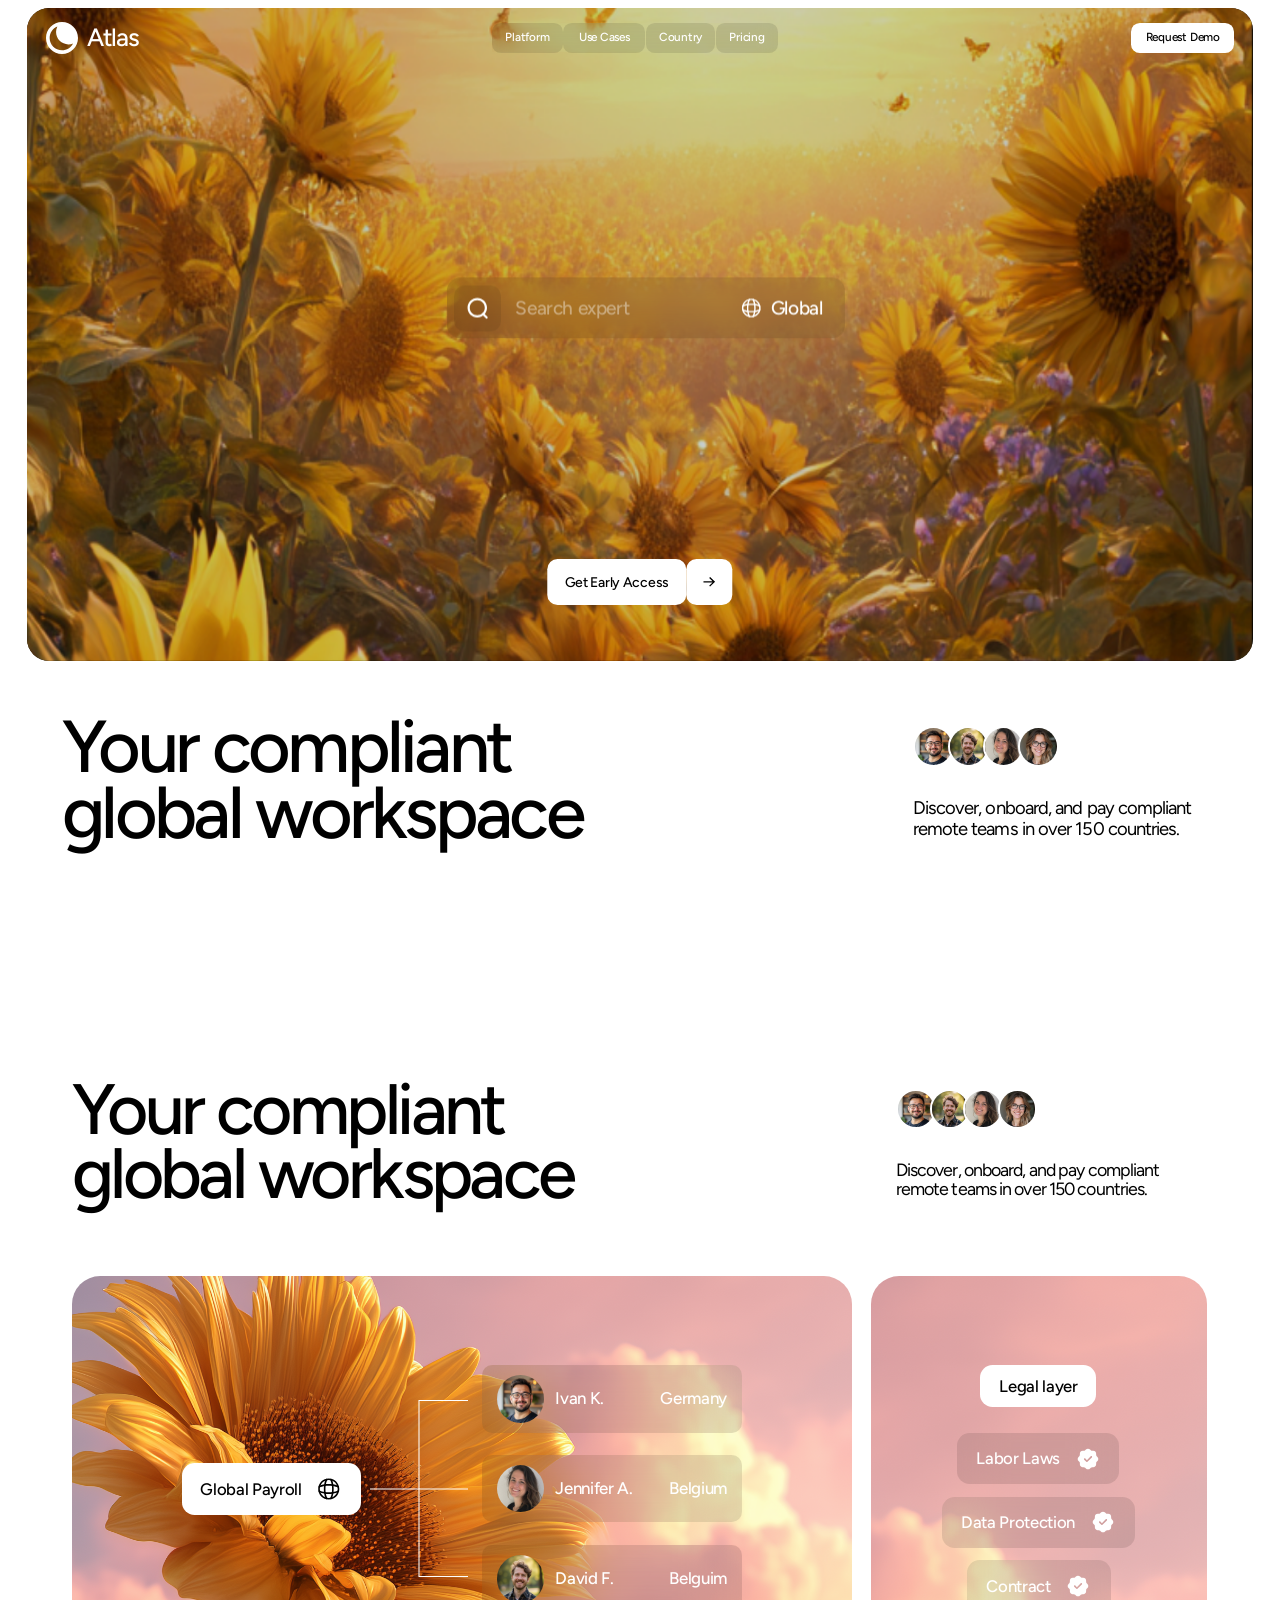
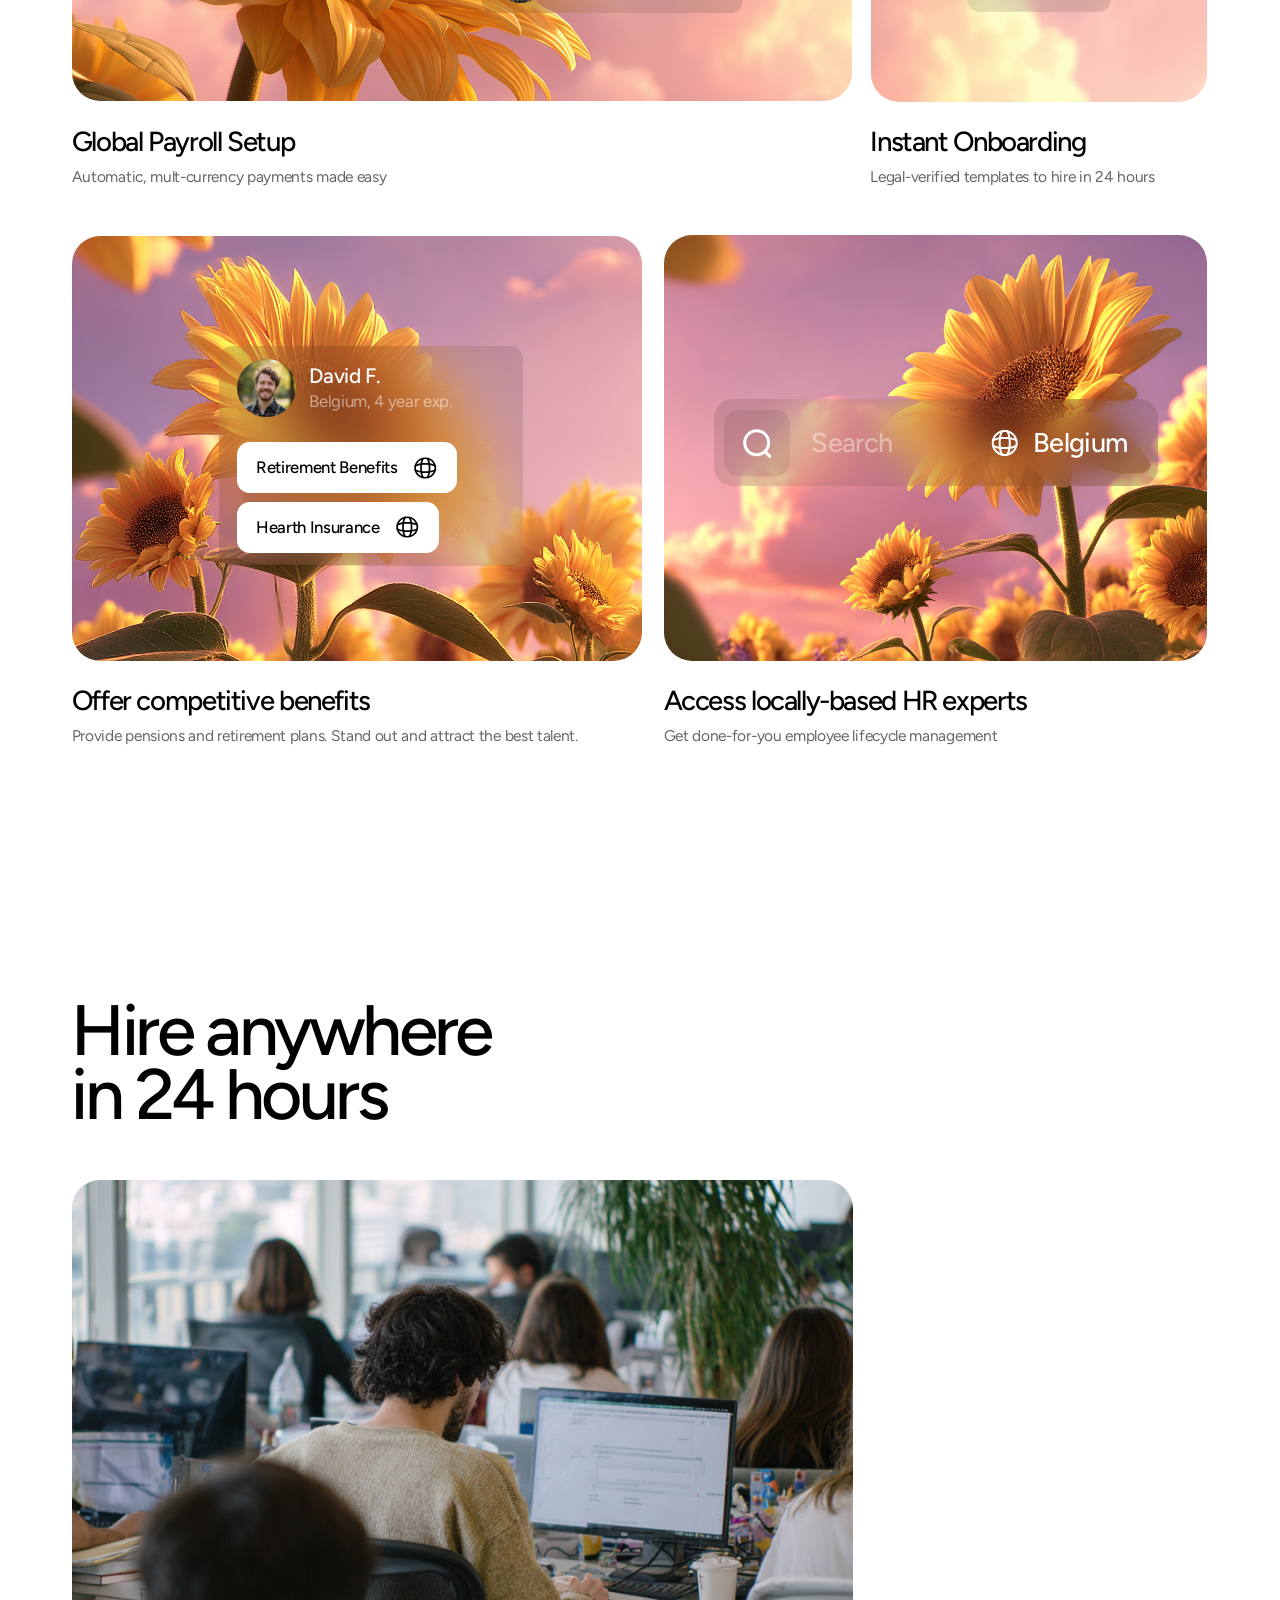
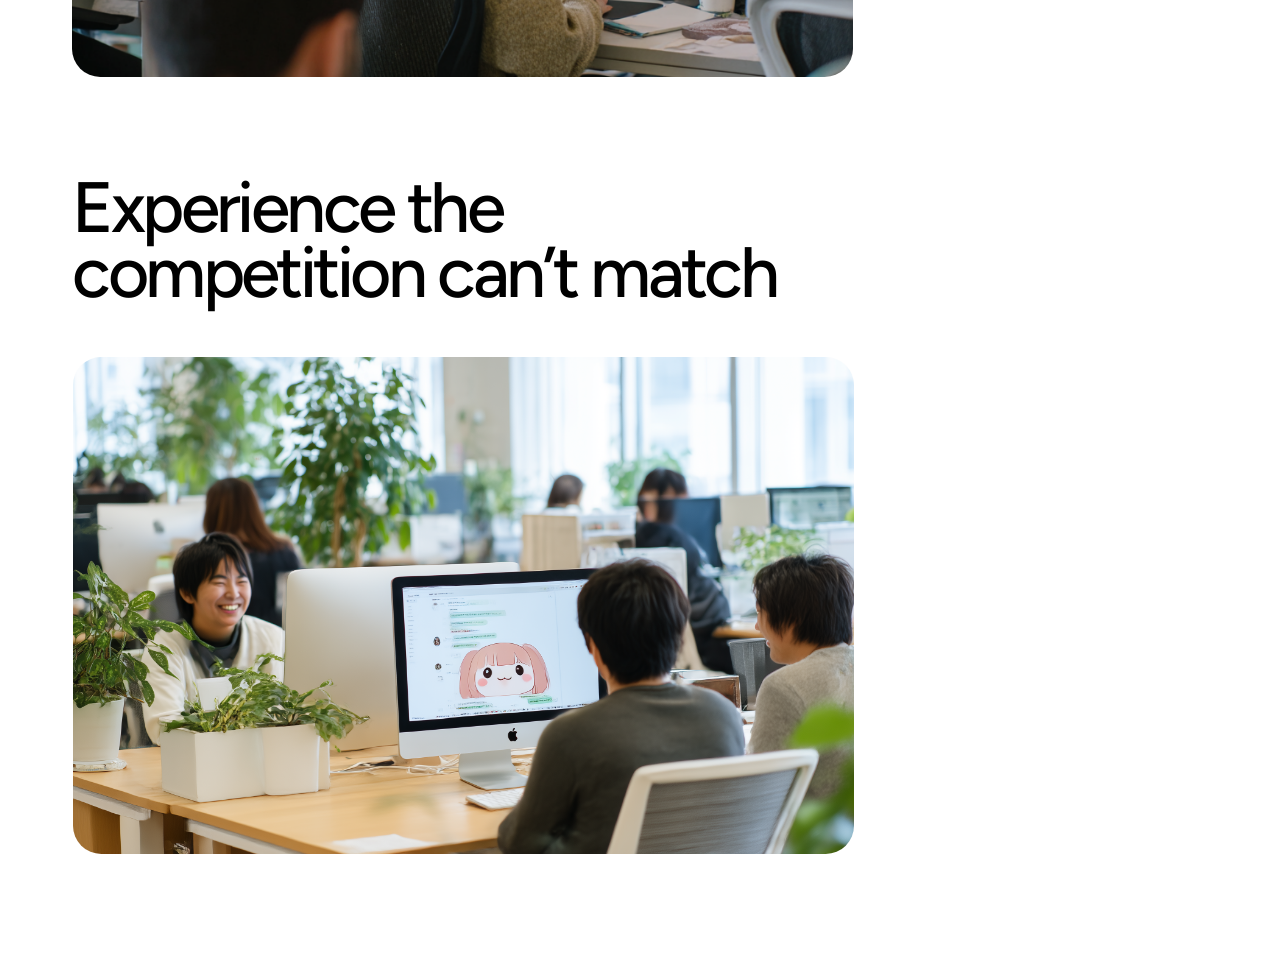
==== commit 53e1f385: "Let section one fill the viewport instead of letterboxing itself The page scale was a single ratio b" ====
--- a/index.html
+++ b/index.html
@@ -130,16 +130,18 @@
       </div>
     </div>
 
-    <h1 class="hero__title">Your compliant global workspace</h1>
-
-    <div class="hero__aside">
-      <div class="avatar-stack" aria-hidden="true">
-        <img class="avatar avatar--ring" src="assets/images/avatar-ivan.jpg" alt="">
-        <img class="avatar avatar--ring" src="assets/images/avatar-david.jpg" alt="">
-        <img class="avatar avatar--ring" src="assets/images/avatar-jennifer.jpg" alt="">
-        <img class="avatar avatar--ring" src="assets/images/avatar-fourth.jpg" alt="">
-      </div>
-      <p class="hero__lede">Discover,&nbsp;onboard,&nbsp;and pay compliant remote teams in over 150 countries.</p>
+    <div class="hero__foot">
+      <h1 class="hero__title">Your compliant global workspace</h1>
+
+      <div class="hero__aside">
+        <div class="avatar-stack" aria-hidden="true">
+          <img class="avatar avatar--ring" src="assets/images/avatar-ivan.jpg" alt="">
+          <img class="avatar avatar--ring" src="assets/images/avatar-david.jpg" alt="">
+          <img class="avatar avatar--ring" src="assets/images/avatar-jennifer.jpg" alt="">
+          <img class="avatar avatar--ring" src="assets/images/avatar-fourth.jpg" alt="">
+        </div>
+        <p class="hero__lede">Discover,&nbsp;onboard,&nbsp;and pay compliant remote teams in over 150 countries.</p>
+      </div>
     </div>
   </section>
 
--- a/css/style.css
+++ b/css/style.css
@@ -5,9 +5,16 @@
    Coordinate system
    -----------------
    The design is authored on a 1685px-wide page. Every length is written as
-   `calc(<figma value> * var(--k))`, where --k is 1px at full size and shrinks
-   proportionally on narrower viewports. That keeps the layout identical to the
-   Figma frame at every width instead of re-flowing it into a different design.
+   `calc(<figma value> * var(--k))`, where --k is the ratio between the space
+   the page actually has and that 1685px canvas. At the design's own width --k
+   is 1 and the layout is the Figma frame to the pixel; at any other width the
+   whole design grows or shrinks with it rather than re-flowing into something
+   the file never specified.
+
+   Section one carries one extra rule: it is sized to a single screen. Its
+   photograph takes whatever height is left once the fixed parts are laid out,
+   so the hero can fill the width and the viewport height at the same time.
+   See the scale block in :root.
 
    The features / showcase sections were authored on a 1186.5px-wide artboard,
    so their values are the Figma numbers multiplied by 1685 / 1186.5 = 1.420143
@@ -36,11 +43,20 @@
 
 /* --------------------------------------------------------------- tokens -- */
 :root {
-  /* design canvas */
-  --page-width: 1685;
-  --k: 1px;
-
-  /* palette */
+  /* ---- Figma canvas constants -------------------------------------------
+     Every length in this file is a value from the design multiplied by a
+     scale, so these are the only raw numbers that carry meaning. */
+  --gutter: 20px;           /* breathing space either side of the page      */
+  --design-w: 1685;         /* page width of the Figma frame                */
+  --media-inset: 10;        /* gutter between the page edge and the media   */
+  --media-h: 737;           /* media height at design scale                 */
+  --hero-chrome: 336;       /* the hero minus the media: 11 above the media,
+                               71 below it, a 180 tall text block and 74 of
+                               closing space                                */
+  --media-min: 675;         /* shortest media that still clears the nav, the
+                               search panel at full size and the CTA        */
+
+  /* ---- palette ---- */
   --white: #ffffff;
   --black: #000000;
   --ink: #020202;                        /* hero media backdrop */
@@ -48,42 +64,64 @@
   --glass: rgba(0, 0, 0, 0.1);           /* 10% black surface  */
   --glass-soft: rgba(0, 0, 0, 0.08);     /* 8% black surface   */
 
-  /* radii */
-  --radius-media: calc(30 * var(--k));
-  --radius-panel: calc(18 * var(--k));
-  --radius-button: calc(14 * var(--k));
-  --radius-pill: calc(12 * var(--k));
-  --radius-card: calc(38.34 * var(--k));
-
-  /* type */
+  /* ---- radii, in design units — multiplied by a scale at each use ---- */
+  --radius-media: 30;
+  --radius-panel: 18;
+  --radius-button: 14;
+  --radius-pill: 12;
+  --radius-card: 38.34;
+
+  /* ---- type ---- */
   --font: 'Figtree', 'Inter', 'Helvetica Neue', Arial, sans-serif;
   --track-tight: -0.02em;
   --track-display: -0.05em;
 
-  /* motion — fitted to the reference animation's own easing curve
-     (max deviation under 1% across all three panel transitions) */
+  /* ---- motion — fitted to the reference animation's own easing curve
+     (max deviation under 1% across all three panel transitions) ---- */
   --ease-panel: cubic-bezier(0.42, 0.02, 0.05, 0.97);
-}
-
-/* --k is the scale of the whole design. It is capped at 1px (100% of the
-   Figma canvas) and otherwise takes the largest value at which the hero
-   fits the viewport on BOTH axes:
-
-     width   — the 1685px page plus a 20px gutter either side
-     height  — the 1073px hero card, so section one is fully visible
-               without scrolling, exactly as the Figma frame presents it
-
-   Scaling rather than re-flowing keeps every proportion in the design
-   identical at any viewport size. */
-:root {
-  --k: min(1px, calc((100vw - 40px) / 1685), calc((100vh - 24px) / 1073));
-}
-
-/* Small-viewport height ignores retractable mobile browser chrome, so the
-   hero still fits when the address bar is showing. */
+
+  /* ---- scale ------------------------------------------------------------
+     Two scales, because the hero and the sections below it are constrained
+     by different things.
+
+     --page-scale  drives everything that only has to fit the viewport
+                   WIDTH. The page always spans the viewport, so the design
+                   never leaves bars of empty space down either side.
+
+     --hero-scale  additionally respects the viewport HEIGHT, so section one
+                   always fits on one screen. It is the page scale until the
+                   viewport gets too short to hold the hero at that size, at
+                   which point the height takes over.
+
+     The hero's photograph absorbs whatever height is left after the fixed
+     parts, so the two constraints never fight: the page fills the width and
+     the hero fills the height. */
+  --viewport-h: 100vh;
+  --page-scale: calc((100vw - 2 * var(--gutter)) / var(--design-w));
+  --hero-scale: min(
+    var(--page-scale),
+    calc(var(--viewport-h) / (var(--media-min) + var(--hero-chrome)))
+  );
+  --k: var(--page-scale);
+}
+
+/* Small-viewport height ignores retractable browser chrome. */
 @supports (height: 1svh) {
-  :root {
-    --k: min(1px, calc((100vw - 40px) / 1685), calc((100svh - 24px) / 1073));
+  :root { --viewport-h: 100svh; }
+}
+
+/* Container units exclude the scrollbar, so the page measures the space it
+   actually has rather than the space the viewport claims. */
+@supports (width: 1cqw) {
+  body { container-type: inline-size; }
+
+  .page {
+    --page-scale: calc((100cqw - 2 * var(--gutter)) / var(--design-w));
+    --hero-scale: min(
+      var(--page-scale),
+      calc(var(--viewport-h) / (var(--media-min) + var(--hero-chrome)))
+    );
+    --k: var(--page-scale);
   }
 }
 
@@ -122,8 +160,7 @@
 /* ----------------------------------------------------------------- page -- */
 .page {
   position: relative;
-  width: calc(var(--page-width) * var(--k));
-  margin: 0 auto;
+  margin-inline: var(--gutter);
 }
 
 /* Shared: circular portrait */
@@ -146,7 +183,7 @@
   height: calc(40 * var(--k));
   padding: calc(12 * var(--k)) calc(18 * var(--k));
   border: 0;
-  border-radius: var(--radius-pill);
+  border-radius: calc(var(--radius-pill) * var(--k));
   background: var(--glass);
   color: var(--white);
   font-size: calc(16 * var(--k));
@@ -164,7 +201,7 @@
   place-items: center;
   width: calc(63 * var(--k));
   height: calc(63 * var(--k));
-  border-radius: var(--radius-button);
+  border-radius: calc(var(--radius-button) * var(--k));
   flex: none;
 }
 
@@ -186,18 +223,30 @@
 /* ==========================================================================
    HERO  (Figma frame "Dribbble shot HD - 132", page card 1685 x 1073)
    ========================================================================== */
+/* The hero is a column: a photograph that takes whatever height is going,
+   then the fixed text block beneath it. Giving the column the viewport's
+   height and letting the photograph absorb the remainder is what keeps
+   section one on one screen at any desktop shape, without the design ever
+   having to shrink away from the sides.
+
+   `min-height` rather than `height`: on a viewport too short to hold even the
+   smallest usable hero, the section grows and the page scrolls rather than
+   clipping its own content. */
 .hero {
+  --k: var(--hero-scale);
   position: relative;
-  height: calc(1073 * var(--k));
+  display: flex;
+  flex-direction: column;
+  min-height: var(--viewport-h);
+  padding-block: calc(11 * var(--k)) calc(74 * var(--k));
 }
 
 .hero__media {
-  position: absolute;
-  left: calc(10 * var(--k));
-  top: calc(11 * var(--k));
-  width: calc(1665 * var(--k));
-  height: calc(737 * var(--k));
-  border-radius: var(--radius-media);
+  position: relative;
+  flex: 1 1 auto;
+  min-height: calc(var(--media-min) * var(--k));
+  margin-inline: calc(var(--media-inset) * var(--k));
+  border-radius: calc(var(--radius-media) * var(--k));
   overflow: hidden;
   background: var(--ink);
 }
@@ -220,15 +269,23 @@
   to   { transform: scale(1.238); }
 }
 
-/* Figma "Rectangle 5396": 1717 x 907 at (-26,-85), image cropped to the
-   43.01%–67.82% horizontal band of assets/images/hero-sunflower-field.png */
+/* Figma "Rectangle 5396": the photograph is laid in at 1717 x 3656.161 over
+   a 1665 x 737 media box, offset so the 43.01%–67.82% band of the picture is
+   what shows. Expressed against the media box those numbers become ratios,
+   which hold that exact crop at the design's proportions and keep covering
+   the box as the media grows taller or wider.
+
+     width  1717    / 1665  = 103.1231%   (and so left = -26 / 1665)
+     the picture's 55.41% mark sits on the media's centre line */
 .hero__photo {
   position: absolute;
-  left: calc(-26 * var(--k));
-  top: calc(-1657.451 * var(--k));
-  width: calc(1717 * var(--k));
-  height: calc(3656.161 * var(--k));
+  left: -1.5615%;
+  top: 50%;
+  width: 103.1231%;
   max-width: none;
+  height: auto;
+  aspect-ratio: 1717 / 3656.161;
+  transform: translateY(-55.4132%);
 }
 
 .hero__scrim {
@@ -239,14 +296,16 @@
 }
 
 /* ------------------------------------------------------------------ nav -- */
+/* Pinned to the top of the media and stretched between its own margins, so
+   the bar spans whatever width the photograph ends up with. */
 .nav {
   position: absolute;
   left: calc(26 * var(--k));
+  right: calc(25 * var(--k));
   top: calc(19 * var(--k));
   display: flex;
   align-items: center;
   justify-content: space-between;
-  width: calc(1614 * var(--k));
   height: calc(43 * var(--k));
 }
 
@@ -307,21 +366,38 @@
 
    `full` is the state the panel settles into once a visitor takes over from
    the demo, so every control in the design stays reachable. */
+/* Held by its own centre, 8 design units right of the media's centre line and
+   46% of the way down it — both read straight off the Figma frame, but as
+   ratios so the panel keeps its place however the photograph is shaped.
+
+   The clamp keeps that centre far enough from the top and bottom edges that
+   the panel cannot climb into the nav or slide off past the CTA, whatever
+   height it currently has. It is inert at every size the looping demo uses —
+   only the taller state a visitor opens can reach it — so the animation is
+   untouched, and `top` joins the transition so that state still arrives
+   smoothly. */
 .finder {
   --finder-h: 388;
   --results-top: 83;
-  position: absolute;
-  left: calc(570 * var(--k));
-  top: calc(339 * var(--k));
+  --finder-half: calc(var(--finder-h) * var(--k) / 2);
+  position: absolute;
+  left: calc(50% + 8 * var(--k));
+  top: clamp(
+    calc(82 * var(--k) + var(--finder-half)),
+    calc(100% * 339 / var(--media-h)),
+    calc(100% - 159 * var(--k) - var(--finder-half))
+  );
   width: calc(541 * var(--k));
   height: calc(var(--finder-h) * var(--k));
-  border-radius: var(--radius-panel);
+  border-radius: calc(var(--radius-panel) * var(--k));
   background: var(--glass);
   -webkit-backdrop-filter: blur(calc(16.85 * var(--k)));
   backdrop-filter: blur(calc(16.85 * var(--k)));
   overflow: hidden;
-  transform: translateY(-50%);
-  transition: height var(--finder-dur, 600ms) var(--ease-panel);
+  transform: translate(-50%, -50%);
+  transition:
+    height var(--finder-dur, 600ms) var(--ease-panel),
+    top var(--finder-dur, 600ms) var(--ease-panel);
 }
 
 .finder[data-state='collapsed']   { --finder-h: 83; }
@@ -406,7 +482,7 @@
   padding: calc(6 * var(--k));
   list-style: none;
   width: calc(180 * var(--k));
-  border-radius: var(--radius-pill);
+  border-radius: calc(var(--radius-pill) * var(--k));
   background: rgba(0, 0, 0, 0.55);
   -webkit-backdrop-filter: blur(calc(16.85 * var(--k)));
   backdrop-filter: blur(calc(16.85 * var(--k)));
@@ -468,7 +544,7 @@
   width: calc(519 * var(--k));
   height: calc(80 * var(--k));
   padding: calc(12 * var(--k)) calc(18 * var(--k));
-  border-radius: var(--radius-pill);
+  border-radius: calc(var(--radius-pill) * var(--k));
   background: var(--glass);
 }
 
@@ -598,13 +674,16 @@
 .finder:not(.is-demo) .finder__demo { display: none; }
 
 /* ------------------------------------------------------------------ cta -- */
+/* Centred on the media and held 76 design units off its bottom edge, which is
+   where the Figma frame puts it. */
 .cta {
   position: absolute;
-  left: calc(706 * var(--k));
-  top: calc(598 * var(--k));
+  left: 50%;
+  bottom: calc(76 * var(--k));
   display: flex;
   width: calc(252 * var(--k));
   height: calc(63 * var(--k));
+  transform: translateX(-50%);
 }
 
 .cta__label,
@@ -612,7 +691,7 @@
   display: grid;
   place-items: center;
   height: calc(63 * var(--k));
-  border-radius: var(--radius-button);
+  border-radius: calc(var(--radius-button) * var(--k));
   background: var(--white);
   color: var(--black);
 }
@@ -636,10 +715,20 @@
 .cta__go:hover { background: rgba(255, 255, 255, 0.86); }
 
 /* -------------------------------------------------------- hero headline -- */
+/* The closing block keeps its own height and hugs the page's two edges —
+   headline against the left margin, the aside against the right — so the gap
+   between them opens up on a wider screen instead of the pair drifting. */
+.hero__foot {
+  position: relative;
+  flex: none;
+  height: calc(180 * var(--k));
+  margin-top: calc(71 * var(--k));
+}
+
 .hero__title {
   position: absolute;
   left: calc(57 * var(--k));
-  top: calc(819 * var(--k));
+  top: 0;
   width: calc(757 * var(--k));
   margin: 0;
   font-size: calc(100 * var(--k));
@@ -650,8 +739,9 @@
 
 .hero__aside {
   position: absolute;
-  left: calc(1213 * var(--k));
-  top: calc(836 * var(--k));
+  right: calc(35 * var(--k));
+  top: calc(17 * var(--k));
+  width: calc(437 * var(--k));
 }
 
 .avatar-stack {
@@ -724,7 +814,7 @@
 /* ---------------------------------------------------------- bento cards -- */
 .feature__media {
   position: absolute;
-  border-radius: var(--radius-card);
+  border-radius: calc(var(--radius-card) * var(--k));
   overflow: hidden;
 }
 
@@ -1059,7 +1149,7 @@
   width: calc(1060.85 * var(--k));
   height: calc(675.47 * var(--k));
   margin: 0;
-  border-radius: var(--radius-card);
+  border-radius: calc(var(--radius-card) * var(--k));
   overflow: hidden;
 }
 
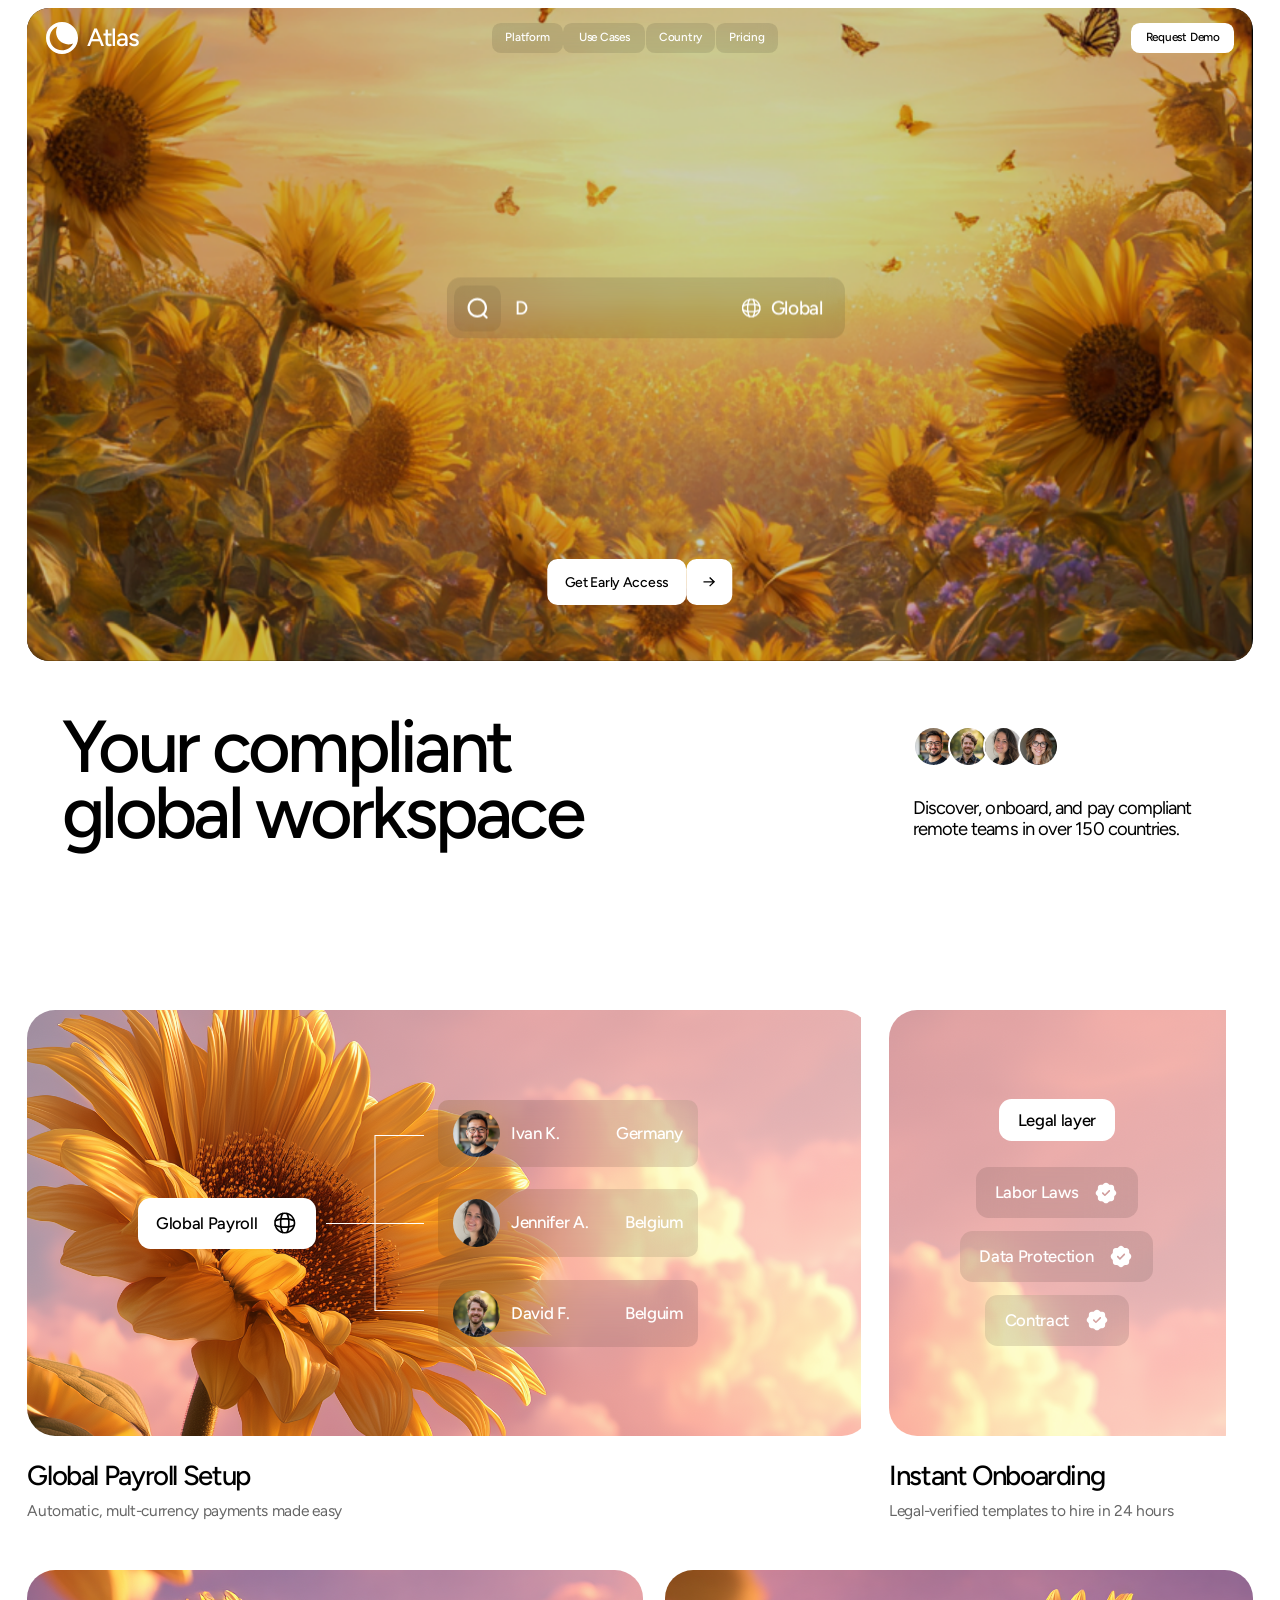
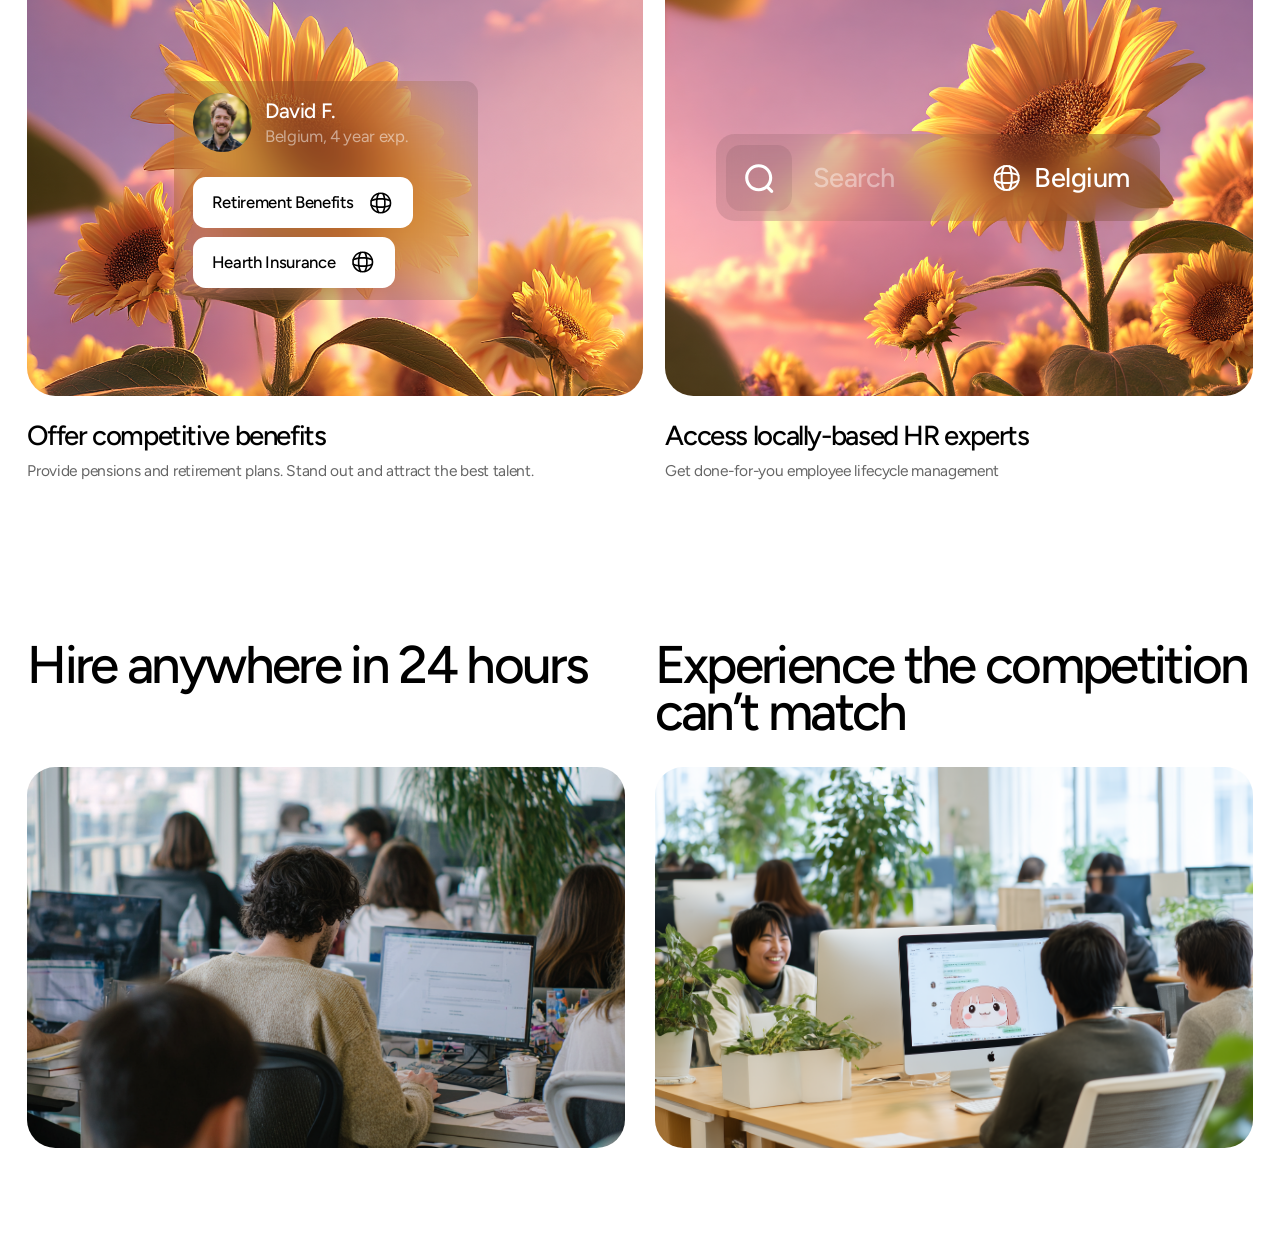
==== commit ebbdf36b: "Add responsive layouts and video hero" ====
--- a/index.html
+++ b/index.html
@@ -18,7 +18,10 @@
 
     <div class="hero__media">
       <div class="hero__zoom">
-        <img class="hero__photo" src="assets/images/hero-sunflower-field.png" alt="" aria-hidden="true">
+        <video class="hero__video" autoplay muted loop playsinline preload="metadata"
+               poster="assets/images/hero-sunflower-field.png" aria-hidden="true" tabindex="-1">
+          <source src="assets/videos/sunflower-field.mp4" type="video/mp4">
+        </video>
       </div>
       <div class="hero__scrim"></div>
 
@@ -28,14 +31,21 @@
           <span class="brand__name">Atlas</span>
         </a>
 
-        <nav class="nav__menu" aria-label="Primary">
+        <nav class="nav__menu" id="primary-menu" aria-label="Primary">
           <a class="pill nav__link" href="#">Platform</a>
           <a class="pill nav__link" href="#">Use Cases</a>
           <a class="pill nav__link" href="#">Country</a>
           <a class="pill nav__link" href="#">Pricing</a>
+          <a class="pill pill--light nav__cta nav__cta--menu" href="#">Request Demo</a>
         </nav>
 
         <a class="pill pill--light nav__cta" href="#">Request Demo</a>
+
+        <button class="nav__toggle" type="button" aria-controls="primary-menu"
+                aria-expanded="false" aria-label="Open navigation menu">
+          <span></span>
+          <span></span>
+        </button>
       </header>
 
       <!-- Talent search panel -->
@@ -147,20 +157,9 @@
 
   <!-- ========================== FEATURES ========================== -->
   <section class="features">
-    <h2 class="features__title">Your compliant global workspace</h2>
-
-    <div class="features__aside">
-      <div class="avatar-stack avatar-stack--sm" aria-hidden="true">
-        <img class="avatar avatar--ring" src="assets/images/avatar-ivan.jpg" alt="">
-        <img class="avatar avatar--ring" src="assets/images/avatar-david.jpg" alt="">
-        <img class="avatar avatar--ring" src="assets/images/avatar-jennifer.jpg" alt="">
-        <img class="avatar avatar--ring" src="assets/images/avatar-fourth.jpg" alt="">
-      </div>
-      <p class="features__lede">Discover,&nbsp;onboard,&nbsp;and pay compliant remote teams in over 150 countries.</p>
-    </div>
-
-    <!-- Card 1 — Global Payroll Setup -->
-    <article class="feature feature--payroll">
+    <div class="features__row features__row--top">
+      <!-- Card 1 — Global Payroll Setup -->
+      <article class="feature feature--payroll">
       <div class="feature__media">
         <img class="crop crop--payroll" src="assets/images/sunflower-portrait.png" alt="" aria-hidden="true">
 
@@ -195,10 +194,10 @@
       </div>
       <h3 class="feature__title">Global Payroll Setup</h3>
       <p class="feature__text">Automatic,&nbsp;mult-currency payments made easy</p>
-    </article>
-
-    <!-- Card 2 — Instant Onboarding -->
-    <article class="feature feature--onboarding">
+      </article>
+
+      <!-- Card 2 — Instant Onboarding -->
+      <article class="feature feature--onboarding">
       <div class="feature__media">
         <img class="crop crop--onboarding" src="assets/images/sunflower-portrait.png" alt="" aria-hidden="true">
 
@@ -219,10 +218,12 @@
       </div>
       <h3 class="feature__title">Instant Onboarding</h3>
       <p class="feature__text">Legal-verified templates to hire in 24 hours</p>
-    </article>
-
-    <!-- Card 3 — Offer competitive benefits -->
-    <article class="feature feature--benefits">
+      </article>
+    </div>
+
+    <div class="features__row features__row--bottom">
+      <!-- Card 3 — Offer competitive benefits -->
+      <article class="feature feature--benefits">
       <div class="feature__media">
         <img class="crop crop--cover" src="assets/images/sunflower-dusk.png" alt="" aria-hidden="true">
 
@@ -248,10 +249,10 @@
       </div>
       <h3 class="feature__title">Offer competitive benefits</h3>
       <p class="feature__text">Provide pensions and retirement plans. Stand out and attract the best talent.&nbsp;</p>
-    </article>
-
-    <!-- Card 4 — Access locally-based HR experts -->
-    <article class="feature feature--experts">
+      </article>
+
+      <!-- Card 4 — Access locally-based HR experts -->
+      <article class="feature feature--experts">
       <div class="feature__media">
         <img class="crop crop--cover" src="assets/images/sunflower-clouds.png" alt="" aria-hidden="true">
 
@@ -270,7 +271,8 @@
       </div>
       <h3 class="feature__title">Access locally-based HR experts</h3>
       <p class="feature__text">Get done-for-you employee lifecycle management</p>
-    </article>
+      </article>
+    </div>
   </section>
 
   <!-- ========================== SHOWCASE ========================== -->
--- a/css/style.css
+++ b/css/style.css
@@ -48,7 +48,8 @@
      scale, so these are the only raw numbers that carry meaning. */
   --gutter: 20px;           /* breathing space either side of the page      */
   --design-w: 1685;         /* page width of the Figma frame                */
-  --media-inset: 10;        /* gutter between the page edge and the media   */
+  --section-inset: 10;      /* shared inset for full-width page sections   */
+  --section-gap: 150;       /* shared vertical rhythm between sections     */
   --media-h: 737;           /* media height at design scale                 */
   --hero-chrome: 336;       /* the hero minus the media: 11 above the media,
                                71 below it, a 180 tall text block and 74 of
@@ -245,7 +246,7 @@
   position: relative;
   flex: 1 1 auto;
   min-height: calc(var(--media-min) * var(--k));
-  margin-inline: calc(var(--media-inset) * var(--k));
+  margin-inline: calc(var(--section-inset) * var(--page-scale));
   border-radius: calc(var(--radius-media) * var(--k));
   overflow: hidden;
   background: var(--ink);
@@ -269,23 +270,16 @@
   to   { transform: scale(1.238); }
 }
 
-/* Figma "Rectangle 5396": the photograph is laid in at 1717 x 3656.161 over
-   a 1665 x 737 media box, offset so the 43.01%–67.82% band of the picture is
-   what shows. Expressed against the media box those numbers become ratios,
-   which hold that exact crop at the design's proportions and keep covering
-   the box as the media grows taller or wider.
-
-     width  1717    / 1665  = 103.1231%   (and so left = -26 / 1665)
-     the picture's 55.41% mark sits on the media's centre line */
-.hero__photo {
-  position: absolute;
-  left: -1.5615%;
-  top: 50%;
-  width: 103.1231%;
+/* The portrait video fills the media frame while the existing zoom wrapper
+   supplies the original slow push-in treatment. */
+.hero__video {
+  position: absolute;
+  inset: 0;
+  width: 100%;
+  height: 100%;
   max-width: none;
-  height: auto;
-  aspect-ratio: 1717 / 3656.161;
-  transform: translateY(-55.4132%);
+  object-fit: cover;
+  object-position: center;
 }
 
 .hero__scrim {
@@ -350,6 +344,9 @@
 .nav__link:nth-child(4) { width: calc(85 * var(--k)); }
 
 .nav__cta { width: calc(140 * var(--k)); }
+
+.nav__cta--menu,
+.nav__toggle { display: none; }
 
 .nav__link:hover { background: rgba(0, 0, 0, 0.22); }
 .nav__cta:hover { background: rgba(255, 255, 255, 0.86); }
@@ -768,64 +765,47 @@
    FEATURES  (Figma frame "Dribbble shot HD - 134", left artboard, x 1.420143)
    ========================================================================== */
 .features {
+  display: grid;
+  row-gap: calc(70 * var(--k));
+  padding-top: calc(var(--section-gap) * var(--page-scale));
+  padding-inline: calc(var(--section-inset) * var(--page-scale));
+  padding-bottom: calc(70 * var(--k));
+}
+
+.features__row {
+  display: grid;
+  min-width: 0;
+}
+
+.features__row--top {
+  grid-template-columns: minmax(0, 1060.28fr) minmax(0, 457.29fr);
+  column-gap: calc(25.44 * var(--k));
+}
+
+.features__row--bottom {
+  grid-template-columns: minmax(0, 774.44fr) minmax(0, 738.47fr);
+  column-gap: calc(30.06 * var(--k));
+}
+
+/* ---------------------------------------------------------- bento cards -- */
+.feature { min-width: 0; }
+
+.feature__media {
   position: relative;
-  height: calc(2033.12 * var(--k));
-}
-
-.features__title {
-  position: absolute;
-  left: calc(70.27 * var(--k));
-  top: calc(240.49 * var(--k));
-  width: calc(733.19 * var(--k));
-  margin: 0;
-  font-size: calc(96.85 * var(--k));
-  font-weight: 500;
-  line-height: 0.9;
-  letter-spacing: var(--track-display);
-}
-
-.features__aside {
-  position: absolute;
-  left: calc(1189.9 * var(--k));
-  top: calc(256.95 * var(--k));
-}
-
-.avatar-stack--sm { height: calc(54.24 * var(--k)); }
-
-.avatar-stack--sm .avatar {
-  width: calc(54.24 * var(--k));
-  height: calc(54.24 * var(--k));
-  border-width: calc(2.906 * var(--k));
-}
-
-.avatar-stack--sm .avatar:nth-child(2) { left: calc(46.48 * var(--k)); }
-.avatar-stack--sm .avatar:nth-child(3) { left: calc(92.01 * var(--k)); }
-.avatar-stack--sm .avatar:nth-child(4) { left: calc(138.5 * var(--k)); }
-
-.features__lede {
-  width: calc(423.24 * var(--k));
-  margin: calc(41.64 * var(--k)) 0 0;   /* 352.83 - (256.95 + 54.24) */
-  font-size: calc(24.21 * var(--k));
-  font-weight: 400;
-  line-height: 1.1;
-  letter-spacing: var(--track-display);
-}
-
-/* ---------------------------------------------------------- bento cards -- */
-.feature__media {
-  position: absolute;
+  width: 100%;
+  height: calc(577.97 * var(--k));
   border-radius: calc(var(--radius-card) * var(--k));
   overflow: hidden;
 }
 
 .feature__title,
 .feature__text {
-  position: absolute;
-  margin: 0;
+  margin-inline: 0;
   white-space: nowrap;
 }
 
 .feature__title {
+  margin-block: calc(39 * var(--k)) 0;
   font-size: calc(37.48 * var(--k));
   font-weight: 500;
   line-height: 0.9;
@@ -833,63 +813,13 @@
 }
 
 .feature__text {
+  margin-block: calc(17 * var(--k)) 0;
   font-size: calc(21.1 * var(--k));
   font-weight: 400;
   line-height: 1.1;
   letter-spacing: var(--track-tight);
   opacity: 0.6;
 }
-
-.feature--payroll .feature__media {
-  left: calc(70.27 * var(--k));
-  top: calc(510.79 * var(--k));
-  width: calc(1060.28 * var(--k));
-  height: calc(577.77 * var(--k));
-}
-
-.feature--onboarding .feature__media {
-  left: calc(1155.99 * var(--k));
-  top: calc(511.25 * var(--k));
-  width: calc(457.29 * var(--k));
-  height: calc(577.97 * var(--k));
-}
-
-.feature--benefits .feature__media {
-  left: calc(70.27 * var(--k));
-  top: calc(1271.31 * var(--k));
-  width: calc(774.44 * var(--k));
-  height: calc(577.77 * var(--k));
-}
-
-.feature--experts .feature__media {
-  left: calc(874.51 * var(--k));
-  top: calc(1270.85 * var(--k));
-  width: calc(738.47 * var(--k));
-  height: calc(577.97 * var(--k));
-}
-
-.feature--payroll .feature__title,
-.feature--benefits .feature__title,
-.feature--payroll .feature__text,
-.feature--benefits .feature__text { left: calc(70.27 * var(--k)); }
-
-.feature--onboarding .feature__title,
-.feature--onboarding .feature__text { left: calc(1155.59 * var(--k)); }
-
-.feature--experts .feature__title,
-.feature--experts .feature__text { left: calc(874.51 * var(--k)); }
-
-.feature--payroll .feature__title,
-.feature--onboarding .feature__title { top: calc(1127.6 * var(--k)); }
-
-.feature--payroll .feature__text,
-.feature--onboarding .feature__text { top: calc(1179.13 * var(--k)); }
-
-.feature--benefits .feature__title,
-.feature--experts .feature__title { top: calc(1888.1 * var(--k)); }
-
-.feature--benefits .feature__text,
-.feature--experts .feature__text { top: calc(1939.64 * var(--k)); }
 
 /* cropped card artwork */
 .crop--payroll {
@@ -1158,6 +1088,937 @@
   top: calc(1577.78 * var(--k));
 }
 
+/* Laptop and desktop: the two showcase stories sit side by side. The base
+   vertical layout remains unchanged below this breakpoint for tablet/mobile. */
+@media (min-width: 1024px) {
+  .showcase {
+    display: grid;
+    grid-template-columns: repeat(2, minmax(0, 1fr));
+    grid-template-areas:
+      'title-one title-two'
+      'figure-one figure-two';
+    grid-template-rows: auto auto;
+    column-gap: calc(40 * var(--k));
+    row-gap: calc(42 * var(--k));
+    height: auto;
+    padding-block: calc(var(--section-gap) * var(--page-scale)) calc(120 * var(--k));
+    padding-inline: calc(var(--section-inset) * var(--page-scale));
+  }
+
+  .showcase__title,
+  .showcase__title--second,
+  .showcase__figure,
+  .showcase__figure--second {
+    position: static;
+    width: 100%;
+  }
+
+  .showcase__title {
+    grid-area: title-one;
+    font-size: calc(72 * var(--k));
+  }
+
+  .showcase__title--second { grid-area: title-two; }
+
+  .showcase__figure {
+    grid-area: figure-one;
+    height: auto;
+    aspect-ratio: 1060.85 / 675.47;
+  }
+
+  .showcase__figure--second { grid-area: figure-two; }
+}
+
+/* =======================================================================
+   TABLET ARCHITECTURE
+   The desktop composition remains active through 1080px. Below that point
+   the desktop navigation and scaled type become too small for comfortable
+   reading and touch, so all three sections adopt an intrinsic tablet layout.
+   ======================================================================= */
+@media (min-width: 700px) and (max-width: 1080px) {
+  .page {
+    --tablet-inset: clamp(16px, 2.5vw, 28px);
+    --tablet-section-gap: clamp(72px, 10vw, 108px);
+    margin-inline: var(--tablet-inset);
+  }
+
+  /* Section 1: preserve the photographic composition and its motion while
+     replacing the shrinking desktop scale with readable tablet dimensions. */
+  .hero {
+    --k: clamp(0.72, calc((100vw - 2 * var(--tablet-inset)) / 1080), 1);
+    min-height: auto;
+    padding-block: 10px var(--tablet-section-gap);
+  }
+
+  .hero__media {
+    flex: none;
+    min-height: 0;
+    height: clamp(720px, 90svh, 820px);
+    margin-inline: 0;
+    border-radius: clamp(20px, 3vw, 30px);
+  }
+
+  .nav {
+    left: clamp(18px, 3vw, 28px);
+    right: clamp(18px, 3vw, 28px);
+    top: clamp(16px, 2.4vw, 24px);
+    height: 48px;
+  }
+
+  .brand {
+    width: 126px;
+    height: 43px;
+  }
+
+  .brand__mark {
+    width: 43px;
+    height: 43px;
+  }
+
+  .brand__name {
+    left: 55px;
+    top: 6px;
+    font-size: 34px;
+  }
+
+  .nav > .nav__cta { display: none; }
+
+  .nav__toggle {
+    position: relative;
+    z-index: 4;
+    display: grid;
+    place-content: center;
+    gap: 7px;
+    width: 48px;
+    height: 48px;
+    padding: 0;
+    border: 0;
+    border-radius: 14px;
+    background: var(--glass);
+    color: var(--white);
+    -webkit-backdrop-filter: blur(14px);
+    backdrop-filter: blur(14px);
+    cursor: pointer;
+  }
+
+  .nav__toggle span {
+    width: 22px;
+    height: 2px;
+    border-radius: 999px;
+    background: currentColor;
+    transition: transform 240ms var(--ease-panel);
+  }
+
+  .nav__toggle[aria-expanded='true'] span:first-child {
+    transform: translateY(4.5px) rotate(45deg);
+  }
+
+  .nav__toggle[aria-expanded='true'] span:last-child {
+    transform: translateY(-4.5px) rotate(-45deg);
+  }
+
+  .nav__menu {
+    position: absolute;
+    z-index: 3;
+    right: 0;
+    top: 58px;
+    display: grid;
+    gap: 6px;
+    width: min(320px, calc(100vw - 2 * var(--tablet-inset) - 36px));
+    height: auto;
+    padding: 8px;
+    border-radius: 18px;
+    background: rgba(0, 0, 0, 0.28);
+    -webkit-backdrop-filter: blur(22px);
+    backdrop-filter: blur(22px);
+    box-shadow: 0 18px 42px rgba(0, 0, 0, 0.14);
+    opacity: 0;
+    visibility: hidden;
+    transform: translateY(-8px) scale(0.98);
+    transform-origin: top right;
+    transition:
+      opacity 220ms var(--ease-panel),
+      transform 220ms var(--ease-panel),
+      visibility 220ms;
+  }
+
+  .nav__menu.is-open {
+    opacity: 1;
+    visibility: visible;
+    transform: none;
+  }
+
+  .nav__link,
+  .nav__link:nth-child(n),
+  .nav__cta--menu {
+    display: flex;
+    justify-content: flex-start;
+    width: 100%;
+    min-height: 48px;
+    height: auto;
+    padding: 14px 16px;
+    border-radius: 12px;
+    font-size: 16px;
+  }
+
+  .nav__cta--menu {
+    justify-content: center;
+    margin-top: 2px;
+  }
+
+  .finder {
+    left: 50%;
+    top: 46%;
+    width: min(calc(541 * var(--k)), calc(100% - 48px));
+  }
+
+  .cta { bottom: clamp(36px, 6vw, 60px); }
+
+  .hero__foot {
+    display: grid;
+    grid-template-columns: minmax(0, 1.55fr) minmax(240px, 0.7fr);
+    align-items: start;
+    column-gap: clamp(32px, 6vw, 72px);
+    height: auto;
+    margin-top: clamp(48px, 7vw, 72px);
+    padding-inline: clamp(18px, 4vw, 44px);
+  }
+
+  .hero__title,
+  .hero__aside {
+    position: static;
+    width: auto;
+  }
+
+  .hero__title {
+    font-size: clamp(58px, 8.5vw, 82px);
+    line-height: 0.9;
+  }
+
+  .hero__aside { padding-top: 8px; }
+
+  .hero__lede {
+    width: auto;
+    margin-top: 30px;
+    font-size: clamp(18px, 2.3vw, 24px);
+  }
+
+  /* Section 2: preserve the bento hierarchy at landscape tablet widths;
+     portrait tablets use a single readable column rather than compressed
+     artwork. Card interiors keep the same design-unit scale via --k. */
+  .features {
+    --k: clamp(0.64, calc((100vw - 2 * var(--tablet-inset)) / 1080), 0.94);
+    gap: clamp(56px, 8vw, 84px);
+    padding: 0 0 var(--tablet-section-gap);
+  }
+
+  .features__row {
+    gap: clamp(18px, 2.5vw, 28px);
+  }
+
+  .features__row--top {
+    grid-template-columns: minmax(0, 1.45fr) minmax(310px, 0.75fr);
+  }
+
+  .features__row--bottom {
+    grid-template-columns: repeat(2, minmax(0, 1fr));
+  }
+
+  .feature {
+    container-type: inline-size;
+  }
+
+  .feature--payroll > * { --k: min(1, calc(100cqw / 1060.28)); }
+  .feature--onboarding > * { --k: min(1, calc(100cqw / 457.29)); }
+  .feature--benefits > * { --k: min(1, calc(100cqw / 774.44)); }
+  .feature--experts > * { --k: min(1, calc(100cqw / 738.47)); }
+
+  .feature__media {
+    height: clamp(390px, 53vw, 540px);
+    border-radius: clamp(24px, 4vw, 38px);
+  }
+
+  .feature__title {
+    margin-top: clamp(24px, 3.5vw, 38px);
+    font-size: clamp(29px, 3.8vw, 38px);
+    white-space: normal;
+  }
+
+  .feature__text {
+    margin-top: 14px;
+    font-size: clamp(17px, 2.15vw, 21px);
+    white-space: normal;
+  }
+
+  /* Section 3: the paired stories remain horizontal while both columns can
+     still support a strong heading and a legible image. */
+  .showcase {
+    --k: clamp(0.68, calc((100vw - 2 * var(--tablet-inset)) / 1080), 0.94);
+    display: grid;
+    grid-template-columns: repeat(2, minmax(0, 1fr));
+    grid-template-areas:
+      'title-one title-two'
+      'figure-one figure-two';
+    grid-template-rows: auto auto;
+    column-gap: clamp(20px, 3vw, 34px);
+    row-gap: clamp(28px, 4vw, 42px);
+    height: auto;
+    padding: 0 0 var(--tablet-section-gap);
+  }
+
+  .showcase__title,
+  .showcase__title--second,
+  .showcase__figure,
+  .showcase__figure--second {
+    position: static;
+    width: 100%;
+  }
+
+  .showcase__title {
+    grid-area: title-one;
+    font-size: clamp(48px, 6.5vw, 66px);
+  }
+
+  .showcase__title--second { grid-area: title-two; }
+
+  .showcase__figure {
+    grid-area: figure-one;
+    height: auto;
+    aspect-ratio: 1060.85 / 675.47;
+  }
+
+  .showcase__figure--second { grid-area: figure-two; }
+}
+
+@media (min-width: 700px) and (max-width: 860px) {
+  .hero__foot {
+    grid-template-columns: 1fr;
+    row-gap: 38px;
+  }
+
+  .hero__aside {
+    display: grid;
+    grid-template-columns: 190px minmax(0, 1fr);
+    align-items: center;
+    gap: 28px;
+    padding-top: 0;
+  }
+
+  .hero__lede { margin: 0; }
+
+  .features__row--top,
+  .features__row--bottom {
+    grid-template-columns: 1fr;
+  }
+
+  .features__row { gap: 56px; }
+
+  .feature__media { height: min(66vw, 520px); }
+
+  .feature--onboarding .crop--onboarding {
+    left: -230.96%;
+    top: -36.37%;
+    width: 330.96%;
+    height: auto;
+  }
+
+  .feature--onboarding .chip {
+    transform: translateX(calc((100cqw - 457.29px) / 2));
+  }
+
+  .showcase {
+    grid-template-columns: 1fr;
+    grid-template-areas:
+      'title-one'
+      'figure-one'
+      'title-two'
+      'figure-two';
+    row-gap: 36px;
+  }
+
+  .showcase__title--second { margin-top: 34px; }
+}
+
+/* =======================================================================
+   MOBILE ARCHITECTURE
+   The tablet layout remains effective through 700px. Directly below that
+   boundary its scaled controls and typography become too small for touch and
+   reading, so the same content switches to an intrinsic mobile composition.
+   ======================================================================= */
+@media (max-width: 699px) {
+  .page {
+    --mobile-inset: clamp(12px, 4vw, 20px);
+    --mobile-section-gap: clamp(64px, 18vw, 88px);
+    margin-inline: var(--mobile-inset);
+  }
+
+  /* Section 1 --------------------------------------------------------- */
+  .hero {
+    --k: 1;
+    min-height: auto;
+    padding-block: 8px var(--mobile-section-gap);
+  }
+
+  .hero__media {
+    flex: none;
+    min-height: 0;
+    height: clamp(640px, 88svh, 760px);
+    margin-inline: 0;
+    border-radius: clamp(18px, 6vw, 26px);
+  }
+
+  .nav {
+    left: 16px;
+    right: 16px;
+    top: max(14px, env(safe-area-inset-top));
+    height: 46px;
+  }
+
+  .brand {
+    width: 112px;
+    height: 40px;
+  }
+
+  .brand__mark {
+    width: 40px;
+    height: 40px;
+  }
+
+  .brand__name {
+    left: 51px;
+    top: 6px;
+    font-size: 31px;
+  }
+
+  .nav > .nav__cta { display: none; }
+
+  .nav__toggle {
+    position: relative;
+    z-index: 4;
+    display: grid;
+    place-content: center;
+    gap: 7px;
+    width: 46px;
+    height: 46px;
+    padding: 0;
+    border: 0;
+    border-radius: 14px;
+    background: var(--glass);
+    color: var(--white);
+    -webkit-backdrop-filter: blur(14px);
+    backdrop-filter: blur(14px);
+    cursor: pointer;
+  }
+
+  .nav__toggle span {
+    width: 21px;
+    height: 2px;
+    border-radius: 999px;
+    background: currentColor;
+    transition: transform 240ms var(--ease-panel);
+  }
+
+  .nav__toggle[aria-expanded='true'] span:first-child {
+    transform: translateY(4.5px) rotate(45deg);
+  }
+
+  .nav__toggle[aria-expanded='true'] span:last-child {
+    transform: translateY(-4.5px) rotate(-45deg);
+  }
+
+  .nav__menu {
+    position: absolute;
+    z-index: 3;
+    right: 0;
+    top: 56px;
+    display: grid;
+    gap: 6px;
+    width: min(300px, calc(100vw - 2 * var(--mobile-inset) - 32px));
+    height: auto;
+    padding: 8px;
+    border-radius: 18px;
+    background: rgba(0, 0, 0, 0.3);
+    -webkit-backdrop-filter: blur(22px);
+    backdrop-filter: blur(22px);
+    box-shadow: 0 18px 42px rgba(0, 0, 0, 0.16);
+    opacity: 0;
+    visibility: hidden;
+    transform: translateY(-8px) scale(0.98);
+    transform-origin: top right;
+    transition:
+      opacity 220ms var(--ease-panel),
+      transform 220ms var(--ease-panel),
+      visibility 220ms;
+  }
+
+  .nav__menu.is-open {
+    opacity: 1;
+    visibility: visible;
+    transform: none;
+  }
+
+  .nav__link,
+  .nav__link:nth-child(n),
+  .nav__cta--menu {
+    display: flex;
+    justify-content: flex-start;
+    width: 100%;
+    min-height: 48px;
+    height: auto;
+    padding: 14px 16px;
+    border-radius: 12px;
+    font-size: 16px;
+  }
+
+  .nav__cta--menu {
+    justify-content: center;
+    margin-top: 2px;
+  }
+
+  .finder {
+    left: 50%;
+    top: 45%;
+    width: calc(100% - 24px);
+    border-radius: 16px;
+  }
+
+  .finder[data-state='collapsed'] { height: 72px; }
+  .finder[data-state='suggestions'] { height: 218px; }
+  .finder[data-state='results'] { height: 344px; }
+  .finder[data-state='full'] { height: 490px; }
+
+  .finder__bar {
+    left: 8px;
+    top: 8px;
+    width: calc(100% - 16px);
+    height: 56px;
+  }
+
+  .finder__field {
+    gap: 12px;
+    width: min(58%, 230px);
+    height: 56px;
+  }
+
+  .finder .icon-button {
+    width: 48px;
+    height: 48px;
+    border-radius: 12px;
+  }
+
+  .finder .icon-button img {
+    width: 24px;
+    height: 24px;
+  }
+
+  .finder__input,
+  .finder__demo {
+    font-size: clamp(16px, 4.5vw, 19px);
+  }
+
+  .finder__input {
+    width: calc(100% - 60px);
+  }
+
+  .finder__demo {
+    left: 60px;
+    top: 18px;
+  }
+
+  .country__toggle {
+    gap: 7px;
+    width: auto;
+    min-width: 104px;
+    height: 36px;
+    padding: 0 8px;
+  }
+
+  .country__icon {
+    width: 25px;
+    height: 25px;
+  }
+
+  .country__label { font-size: clamp(15px, 4vw, 18px); }
+
+  .country__menu {
+    top: 40px;
+    width: 150px;
+    padding: 6px;
+  }
+
+  .country__option {
+    min-height: 42px;
+    padding: 12px 10px;
+    font-size: 15px;
+  }
+
+  .finder__roles {
+    left: 8px;
+    top: 72px;
+    gap: 4px;
+    width: calc(100% - 16px);
+  }
+
+  .pill--row {
+    justify-content: flex-start;
+    width: 100%;
+    height: 42px;
+    padding: 12px 14px;
+    font-size: 15px;
+  }
+
+  .finder__results {
+    left: 8px;
+    top: 72px;
+    gap: 4px;
+    width: calc(100% - 16px);
+  }
+
+  .finder[data-state='full'] .finder__results { top: 218px; }
+
+  .expert {
+    width: 100%;
+    height: 76px;
+    padding: 10px 12px;
+  }
+
+  .expert__who { gap: 10px; }
+
+  .expert .avatar {
+    width: 44px;
+    height: 44px;
+  }
+
+  .expert__id,
+  .expert__terms { gap: 5px; }
+
+  .expert__name,
+  .expert__rate { font-size: clamp(13px, 3.6vw, 15px); }
+
+  .expert__meta,
+  .expert__type { font-size: clamp(11px, 3vw, 13px); }
+
+  .finder__count {
+    padding: 9px 0;
+    font-size: 14px;
+  }
+
+  .cta {
+    bottom: max(24px, env(safe-area-inset-bottom));
+    width: 224px;
+    height: 56px;
+  }
+
+  .cta__label,
+  .cta__go { height: 56px; }
+
+  .cta__label {
+    width: 168px;
+    font-size: 17px;
+  }
+
+  .cta__go { width: 56px; }
+
+  .cta__go img {
+    width: 20px;
+    height: 20px;
+  }
+
+  .hero__foot {
+    display: grid;
+    gap: clamp(34px, 9vw, 48px);
+    height: auto;
+    margin-top: clamp(42px, 11vw, 58px);
+    padding-inline: clamp(4px, 2vw, 10px);
+  }
+
+  .hero__title,
+  .hero__aside {
+    position: static;
+    width: auto;
+  }
+
+  .hero__title {
+    max-width: 11ch;
+    font-size: clamp(44px, 12.2vw, 68px);
+    line-height: 0.91;
+  }
+
+  .hero__aside {
+    display: grid;
+    grid-template-columns: 178px minmax(0, 1fr);
+    align-items: center;
+    gap: clamp(18px, 5vw, 28px);
+  }
+
+  .avatar-stack {
+    height: 50px;
+  }
+
+  .avatar-stack .avatar {
+    width: 50px;
+    height: 50px;
+  }
+
+  .avatar-stack .avatar:nth-child(2) { left: 42px; }
+  .avatar-stack .avatar:nth-child(3) { left: 84px; }
+  .avatar-stack .avatar:nth-child(4) { left: 126px; }
+
+  .hero__lede {
+    width: auto;
+    margin: 0;
+    font-size: clamp(16px, 4.4vw, 20px);
+    line-height: 1.15;
+  }
+
+  /* Section 2 --------------------------------------------------------- */
+  .features {
+    display: grid;
+    gap: clamp(52px, 14vw, 72px);
+    padding: 0 0 var(--mobile-section-gap);
+  }
+
+  .features__row {
+    grid-template-columns: 1fr;
+    gap: clamp(48px, 13vw, 68px);
+  }
+
+  .feature {
+    min-width: 0;
+    container-type: inline-size;
+  }
+
+  .feature__media {
+    height: clamp(330px, 94vw, 480px);
+    border-radius: clamp(24px, 8vw, 34px);
+  }
+
+  .feature__title {
+    margin-top: clamp(24px, 7vw, 34px);
+    font-size: clamp(28px, 8vw, 38px);
+    white-space: normal;
+  }
+
+  .feature__text {
+    margin-top: 13px;
+    font-size: clamp(17px, 4.7vw, 21px);
+    white-space: normal;
+  }
+
+  .feature__media > .crop {
+    inset: 0;
+    width: 100%;
+    height: 100%;
+    max-width: none;
+    object-fit: cover;
+  }
+
+  .feature--payroll .crop--payroll { object-position: 30% center; }
+  .feature--onboarding .crop--onboarding { object-position: 73% center; }
+
+  .chip {
+    height: 46px;
+    padding: 12px 15px;
+    border-radius: 13px;
+    font-size: 14px;
+  }
+
+  .chip__icon {
+    width: 23px;
+    height: 23px;
+  }
+
+  .chip--payroll {
+    left: 18px;
+    top: 30px;
+    width: auto;
+  }
+
+  .feature__connector {
+    left: 31%;
+    top: 104px;
+    width: 58px;
+    height: 108px;
+  }
+
+  .mini-card {
+    left: 43%;
+    width: 53%;
+    height: 62px;
+    padding: 9px 10px;
+    border-radius: 11px;
+  }
+
+  .mini-card--r1 { top: 88px; }
+  .mini-card--r2 { top: 160px; }
+  .mini-card--r3 { top: 232px; }
+
+  .mini-card__who { gap: 8px; }
+
+  .avatar--mini {
+    width: 38px;
+    height: 38px;
+  }
+
+  .mini-card__name,
+  .mini-card__place { font-size: clamp(11px, 3vw, 13px); }
+
+  .chip--legal {
+    left: 50%;
+    top: 30px;
+    width: auto;
+    height: 44px;
+    transform: translateX(-50%);
+  }
+
+  .chip--labor,
+  .chip--data,
+  .chip--contract {
+    left: 50%;
+    width: auto;
+    transform: translateX(-50%);
+  }
+
+  .chip--labor { top: 98px; }
+  .chip--data { top: 158px; }
+  .chip--contract { top: 218px; }
+
+  .benefit-card {
+    left: 7%;
+    top: 48px;
+    gap: 20px;
+    width: 86%;
+    height: auto;
+    padding: 16px;
+    border-radius: 15px;
+  }
+
+  .benefit-card__person { gap: 14px; }
+
+  .benefit-card__person .avatar {
+    width: 58px;
+    height: 58px;
+  }
+
+  .benefit-card__person .expert__name { font-size: 20px; }
+  .benefit-card__person .expert__meta { font-size: 15px; }
+
+  .benefit-card__tags { gap: 9px; }
+
+  .benefit-card__tags .chip {
+    max-width: 100%;
+    height: 44px;
+    font-size: 13px;
+  }
+
+  .mini-finder {
+    left: 5%;
+    top: 50%;
+    width: 90%;
+    height: 76px;
+    padding: 10px;
+    border-radius: 18px;
+    transform: translateY(-50%);
+  }
+
+  .mini-finder__field {
+    gap: 12px;
+    width: 48%;
+    height: 56px;
+  }
+
+  .mini-finder .icon-button {
+    width: 56px;
+    height: 56px;
+    border-radius: 13px;
+  }
+
+  .mini-finder .icon-button img {
+    width: 27px;
+    height: 27px;
+  }
+
+  .mini-finder__placeholder { font-size: 20px; }
+
+  .country--static {
+    gap: 8px;
+    width: auto;
+    height: 34px;
+    padding: 0 8px;
+  }
+
+  .country--static .country__icon {
+    width: 28px;
+    height: 28px;
+  }
+
+  .country--static .country__label { font-size: 18px; }
+
+  /* Section 3 --------------------------------------------------------- */
+  .showcase {
+    display: grid;
+    grid-template-columns: 1fr;
+    grid-template-areas:
+      'title-one'
+      'figure-one'
+      'title-two'
+      'figure-two';
+    gap: 0;
+    height: auto;
+    padding: 0 0 var(--mobile-section-gap);
+  }
+
+  .showcase__title,
+  .showcase__title--second,
+  .showcase__figure,
+  .showcase__figure--second {
+    position: static;
+    width: 100%;
+  }
+
+  .showcase__title {
+    grid-area: title-one;
+    max-width: 10ch;
+    font-size: clamp(44px, 12vw, 66px);
+    line-height: 0.92;
+  }
+
+  .showcase__title--second {
+    grid-area: title-two;
+    max-width: 13ch;
+    margin-top: var(--mobile-section-gap);
+  }
+
+  .showcase__figure {
+    grid-area: figure-one;
+    height: auto;
+    margin-top: clamp(30px, 8vw, 42px);
+    aspect-ratio: 4 / 3;
+    border-radius: clamp(24px, 8vw, 34px);
+  }
+
+  .showcase__figure--second { grid-area: figure-two; }
+}
+
+@media (max-width: 360px) {
+  .hero__aside {
+    grid-template-columns: 1fr;
+    gap: 24px;
+  }
+
+  .finder__field { width: calc(100% - 106px); }
+
+  .expert__meta { max-width: 98px; }
+
+  .mini-card {
+    left: 39%;
+    width: 58%;
+  }
+
+  .mini-card__name,
+  .mini-card__place { font-size: 10px; }
+}
+
 /* ==========================================================================
    Motion preferences
    ========================================================================== */
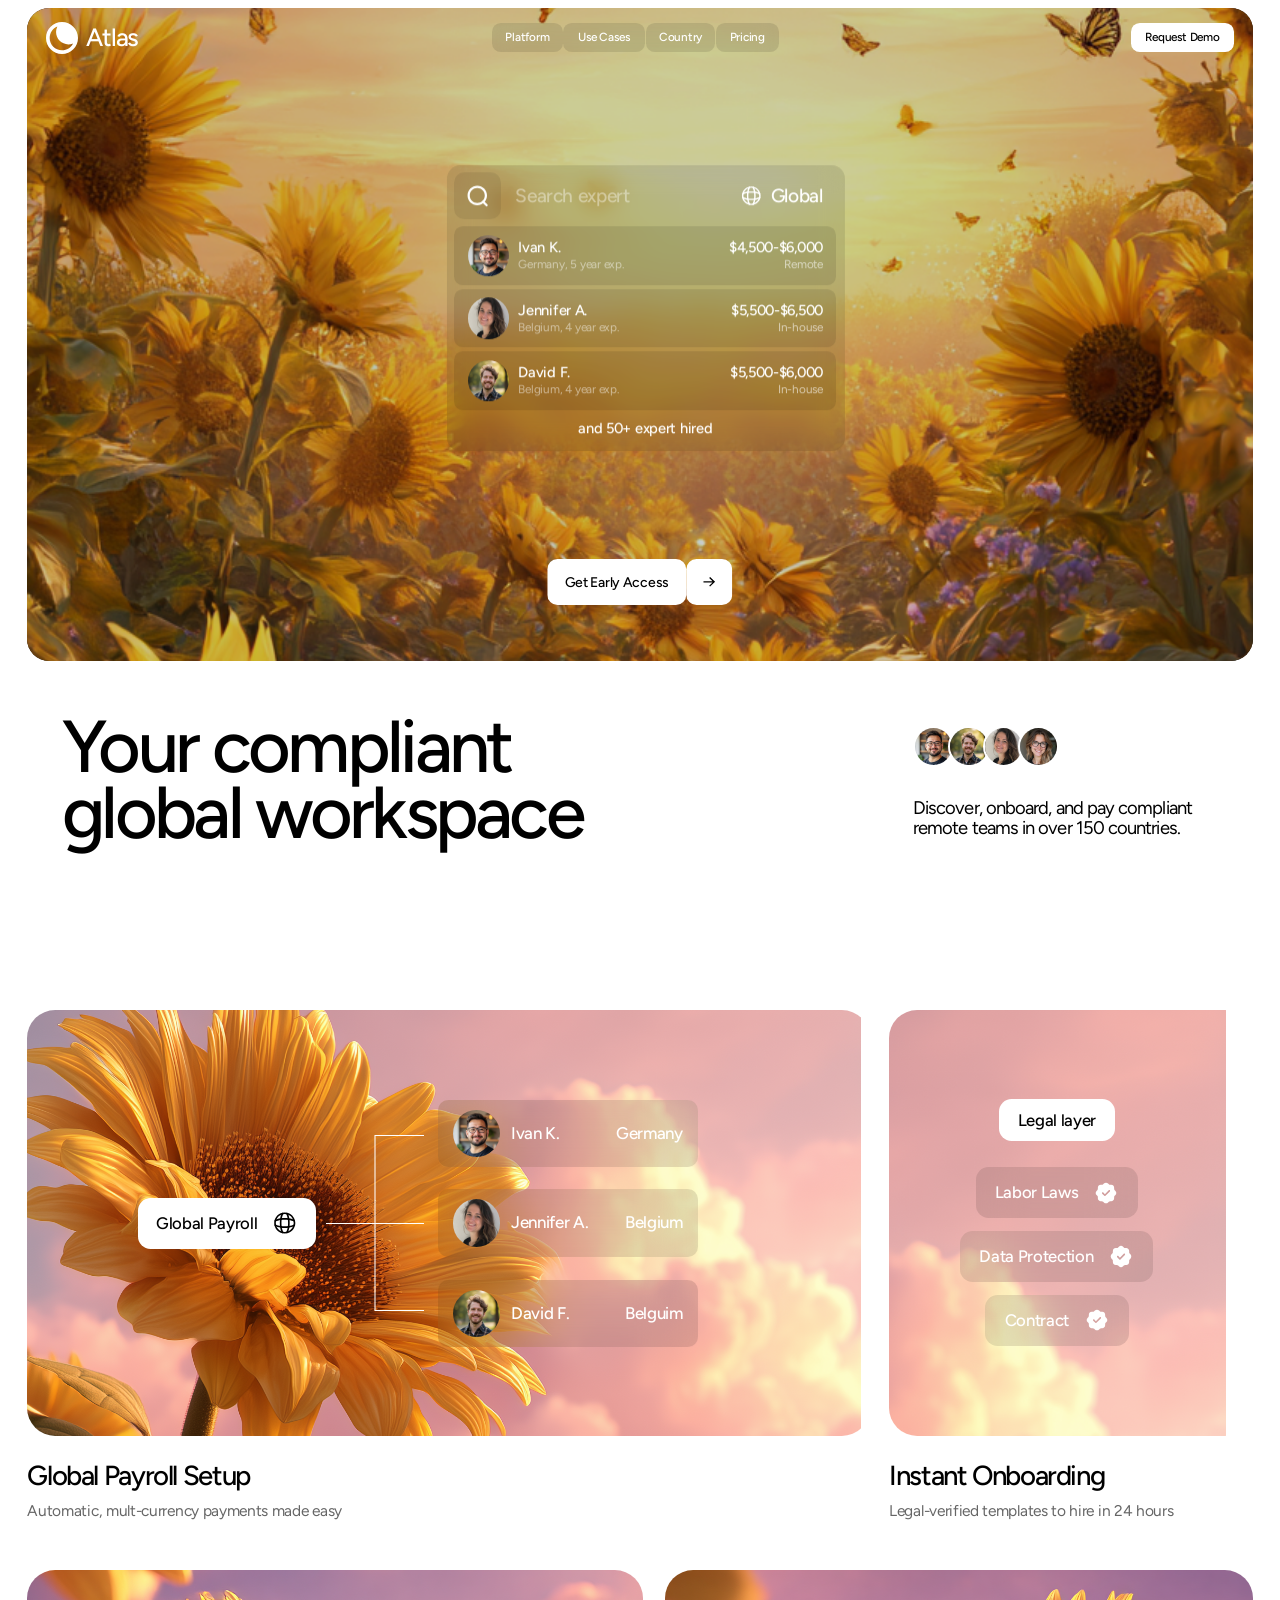
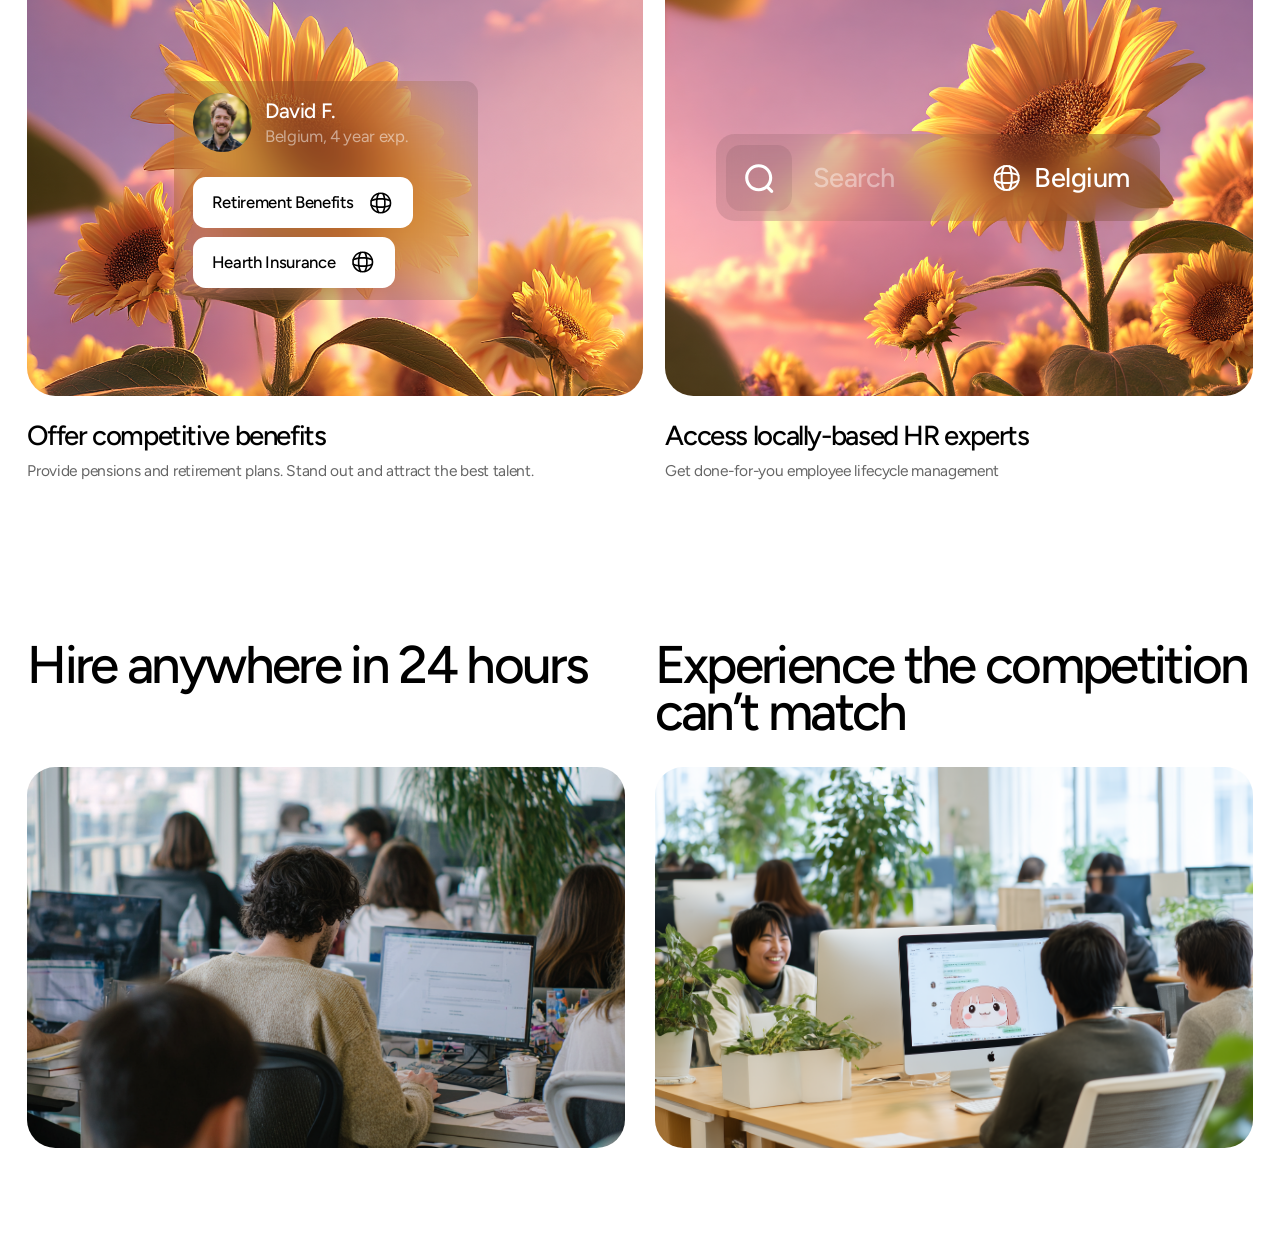
==== commit 1a50e56e: "Add premium one-time entrance animation" ====
--- a/index.html
+++ b/index.html
@@ -7,6 +7,12 @@
 <meta name="description" content="Discover, onboard, and pay compliant remote teams in over 150 countries.">
 <link rel="icon" href="assets/svg/logo-mark.svg" type="image/svg+xml">
 <link rel="preload" href="assets/fonts/figtree-500.woff2" as="font" type="font/woff2" crossorigin>
+<script>
+  document.documentElement.classList.add('has-js', 'entrance-pending');
+  window.__atlasEntranceFallback = window.setTimeout(function () {
+    document.documentElement.classList.remove('entrance-pending', 'entrance-playing');
+  }, 3500);
+</script>
 <link rel="stylesheet" href="css/style.css">
 </head>
 <body>
@@ -18,10 +24,8 @@
 
     <div class="hero__media">
       <div class="hero__zoom">
-        <video class="hero__video" autoplay muted loop playsinline preload="metadata"
-               poster="assets/images/hero-sunflower-field.png" aria-hidden="true" tabindex="-1">
-          <source src="assets/videos/sunflower-field.mp4" type="video/mp4">
-        </video>
+        <img class="hero__video" src="assets/images/hero-sunflower-field.png"
+             alt="" aria-hidden="true" fetchpriority="high" decoding="async">
       </div>
       <div class="hero__scrim"></div>
 
@@ -57,12 +61,6 @@
             </span>
             <input class="finder__input" type="search" id="expert-search"
                    placeholder="Search expert" aria-label="Search expert" autocomplete="off">
-            <!-- Presentational copy of the field used by the looping hero demo.
-                 It is swapped for the real input the moment anyone interacts. -->
-            <span class="finder__demo" id="finder-demo" aria-hidden="true">
-              <span class="finder__demo-hint" id="demo-hint">Search expert</span>
-              <span class="finder__demo-typed" id="demo-typed"></span>
-            </span>
           </div>
 
           <div class="country">
--- a/css/style.css
+++ b/css/style.css
@@ -77,8 +77,7 @@
   --track-tight: -0.02em;
   --track-display: -0.05em;
 
-  /* ---- motion — fitted to the reference animation's own easing curve
-     (max deviation under 1% across all three panel transitions) ---- */
+  /* ---- motion — fast arrival and long, controlled deceleration ---- */
   --ease-panel: cubic-bezier(0.42, 0.02, 0.05, 0.97);
 
   /* ---- scale ------------------------------------------------------------
@@ -131,7 +130,7 @@
 *::before,
 *::after { box-sizing: border-box; }
 
-html { -webkit-text-size-adjust: 100%; }
+html { text-size-adjust: 100%; }
 
 body {
   margin: 0;
@@ -252,26 +251,14 @@
   background: var(--ink);
 }
 
-/* Slow push-in on the photograph, matching the reference motion study:
-   the frame closes in to 124% over 5.2s about a point just above centre.
-   Scaling this wrapper rather than the (much larger) image keeps the
-   composited layer down to the size of the media box. */
+/* The photograph is the stage for the entrance and remains completely still. */
 .hero__zoom {
   position: absolute;
   inset: 0;
   overflow: hidden;
-  transform-origin: 50% 42%;
-  animation: hero-push 5.2s ease-in-out infinite alternate;
-  will-change: transform;
-}
-
-@keyframes hero-push {
-  from { transform: scale(1); }
-  to   { transform: scale(1.238); }
-}
-
-/* The portrait video fills the media frame while the existing zoom wrapper
-   supplies the original slow push-in treatment. */
+}
+
+/* The design's extracted hero still fills the media frame without motion. */
 .hero__video {
   position: absolute;
   inset: 0;
@@ -368,11 +355,7 @@
    ratios so the panel keeps its place however the photograph is shaped.
 
    The clamp keeps that centre far enough from the top and bottom edges that
-   the panel cannot climb into the nav or slide off past the CTA, whatever
-   height it currently has. It is inert at every size the looping demo uses —
-   only the taller state a visitor opens can reach it — so the animation is
-   untouched, and `top` joins the transition so that state still arrives
-   smoothly. */
+   the full panel cannot climb into the nav or slide off past the CTA. */
 .finder {
   --finder-h: 388;
   --results-top: 83;
@@ -392,15 +375,17 @@
   backdrop-filter: blur(calc(16.85 * var(--k)));
   overflow: hidden;
   transform: translate(-50%, -50%);
-  transition:
-    height var(--finder-dur, 600ms) var(--ease-panel),
-    top var(--finder-dur, 600ms) var(--ease-panel);
 }
 
 .finder[data-state='collapsed']   { --finder-h: 83; }
 .finder[data-state='suggestions'] { --finder-h: 223; }
 .finder[data-state='results']     { --finder-h: 388; --results-top: 83; }
 .finder[data-state='full']        { --finder-h: 528; --results-top: 223; }
+
+.finder[data-state='collapsed'] .finder__roles,
+.finder[data-state='collapsed'] .finder__results,
+.finder[data-state='suggestions'] .finder__results,
+.finder[data-state='results'] .finder__roles { display: none; }
 
 .finder__bar {
   position: absolute;
@@ -531,7 +516,6 @@
   align-items: center;
   gap: calc(5 * var(--k));
   width: calc(519 * var(--k));
-  transition: top var(--finder-dur, 600ms) var(--ease-panel);
 }
 
 .expert {
@@ -590,85 +574,6 @@
   line-height: 1;
   letter-spacing: var(--track-tight);
 }
-
-/* ------------------------------------------------------- row reveal -- */
-/* Rows scale up from 90% while fading in, the entrance measured off the
-   reference. Transform only, so the panel's own height tween stays smooth.
-   They leave far quicker than they arrive — 180ms against 420ms — which is
-   what the reference does when a cycle tears the list down. */
-.finder .role,
-.finder .expert,
-.finder__count {
-  transition: opacity 180ms linear, transform 180ms linear;
-}
-
-.finder .role.is-revealed,
-.finder .expert.is-revealed,
-.finder .finder__count.is-revealed {
-  transition: opacity 420ms var(--ease-panel), transform 420ms var(--ease-panel);
-}
-
-.finder.is-demo .role,
-.finder.is-demo .expert,
-.finder.is-demo .finder__count {
-  opacity: 0;
-  transform: scale(0.9);
-}
-
-.finder.is-demo .role.is-revealed,
-.finder.is-demo .expert.is-revealed,
-.finder.is-demo .finder__count.is-revealed {
-  opacity: 1;
-  transform: none;
-}
-
-/* --------------------------------------------------- demo field text -- */
-.finder__demo {
-  position: absolute;
-  left: calc(83 * var(--k));
-  top: calc(18.5 * var(--k));
-  display: block;
-  white-space: pre;
-  pointer-events: none;
-  font-size: calc(26 * var(--k));
-  font-weight: 500;
-  line-height: 1;
-  letter-spacing: var(--track-tight);
-  color: var(--white);
-}
-
-.finder__demo-hint,
-.finder__demo-typed {
-  position: absolute;
-  left: 0;
-  top: 0;
-  white-space: pre;
-}
-
-.finder__demo-hint {
-  opacity: 0.4;
-  transition: opacity 300ms linear;
-}
-
-.finder__demo-hint.is-hidden { opacity: 0; }
-
-.finder__demo-typed {
-  transition: opacity 300ms linear;
-}
-
-.finder__demo-typed.is-out { opacity: 0; }
-
-.finder__demo-typed .char {
-  opacity: 0;
-  transition: opacity 120ms linear;
-}
-
-.finder__demo-typed .char.is-in { opacity: 1; }
-
-/* While the demo runs the real input is invisible but still focusable, so
-   clicking or tabbing into the field hands control straight back. */
-.finder.is-demo .finder__input { opacity: 0; }
-.finder:not(.is-demo) .finder__demo { display: none; }
 
 /* ------------------------------------------------------------------ cta -- */
 /* Centred on the media and held 76 design units off its bottom edge, which is
@@ -1145,7 +1050,9 @@
   /* Section 1: preserve the photographic composition and its motion while
      replacing the shrinking desktop scale with readable tablet dimensions. */
   .hero {
-    --k: clamp(0.72, calc((100vw - 2 * var(--tablet-inset)) / 1080), 1);
+    /* --k is a length throughout the Figma scale system. Keep every clamp
+       branch length-valued so Firefox can resolve downstream multiplication. */
+    --k: clamp(0.72px, calc((100vw - 2 * var(--tablet-inset)) / 1080), 1px);
     min-height: auto;
     padding-block: 10px var(--tablet-section-gap);
   }
@@ -1307,7 +1214,7 @@
      portrait tablets use a single readable column rather than compressed
      artwork. Card interiors keep the same design-unit scale via --k. */
   .features {
-    --k: clamp(0.64, calc((100vw - 2 * var(--tablet-inset)) / 1080), 0.94);
+    --k: clamp(0.64px, calc((100vw - 2 * var(--tablet-inset)) / 1080), 0.94px);
     gap: clamp(56px, 8vw, 84px);
     padding: 0 0 var(--tablet-section-gap);
   }
@@ -1328,10 +1235,10 @@
     container-type: inline-size;
   }
 
-  .feature--payroll > * { --k: min(1, calc(100cqw / 1060.28)); }
-  .feature--onboarding > * { --k: min(1, calc(100cqw / 457.29)); }
-  .feature--benefits > * { --k: min(1, calc(100cqw / 774.44)); }
-  .feature--experts > * { --k: min(1, calc(100cqw / 738.47)); }
+  .feature--payroll > * { --k: min(1px, calc(100cqw / 1060.28)); }
+  .feature--onboarding > * { --k: min(1px, calc(100cqw / 457.29)); }
+  .feature--benefits > * { --k: min(1px, calc(100cqw / 774.44)); }
+  .feature--experts > * { --k: min(1px, calc(100cqw / 738.47)); }
 
   .feature__media {
     height: clamp(390px, 53vw, 540px);
@@ -1353,7 +1260,7 @@
   /* Section 3: the paired stories remain horizontal while both columns can
      still support a strong heading and a legible image. */
   .showcase {
-    --k: clamp(0.68, calc((100vw - 2 * var(--tablet-inset)) / 1080), 0.94);
+    --k: clamp(0.68px, calc((100vw - 2 * var(--tablet-inset)) / 1080), 0.94px);
     display: grid;
     grid-template-columns: repeat(2, minmax(0, 1fr));
     grid-template-areas:
@@ -1454,7 +1361,7 @@
 
   /* Section 1 --------------------------------------------------------- */
   .hero {
-    --k: 1;
+    --k: 1px;
     min-height: auto;
     padding-block: 8px var(--mobile-section-gap);
   }
@@ -2020,12 +1927,151 @@
 }
 
 /* ==========================================================================
-   Motion preferences
+   One-time entrance
+   The background never moves. Only meaningful foreground groups participate,
+   and the two root classes are removed once the sequence completes so no
+   entrance transition remains active afterward.
    ========================================================================== */
-/* The hero demo is decorative motion, so it is skipped entirely for anyone
-   who asks for reduced motion: the panel simply renders its full state. */
+html.entrance-pending .brand,
+html.entrance-pending .nav__link,
+html.entrance-pending .nav > .nav__cta,
+html.entrance-pending .nav__toggle,
+html.entrance-pending .finder,
+html.entrance-pending .cta,
+html.entrance-pending .hero__title,
+html.entrance-pending .avatar-stack,
+html.entrance-pending .hero__lede {
+  opacity: 0;
+}
+
+html.entrance-pending .brand { transform: translateY(calc(-8 * var(--k))); }
+html.entrance-pending .nav__link,
+html.entrance-pending .nav > .nav__cta,
+html.entrance-pending .nav__toggle { transform: translateY(calc(-6 * var(--k))); }
+
+html.entrance-pending .hero__title {
+  clip-path: inset(100% 0 0 0);
+  transform: translateY(calc(18 * var(--k)));
+}
+
+html.entrance-pending .finder {
+  clip-path: inset(5% 0 5% 0 round calc(var(--radius-panel) * var(--k)));
+  transform: translate(-50%, -50%) scale(0.98);
+}
+
+html.entrance-pending .cta {
+  transform: translateX(-50%) translateY(calc(10 * var(--k))) scale(0.985);
+}
+
+html.entrance-pending .avatar-stack {
+  transform: translateY(calc(8 * var(--k))) scale(0.97);
+  transform-origin: left center;
+}
+
+html.entrance-pending .hero__lede { transform: translateY(calc(10 * var(--k))); }
+
+html.entrance-pending .brand,
+html.entrance-pending .nav__link,
+html.entrance-pending .nav > .nav__cta,
+html.entrance-pending .nav__toggle,
+html.entrance-pending .finder,
+html.entrance-pending .cta,
+html.entrance-pending .hero__title,
+html.entrance-pending .avatar-stack,
+html.entrance-pending .hero__lede,
+html.entrance-playing .brand,
+html.entrance-playing .nav__link,
+html.entrance-playing .nav > .nav__cta,
+html.entrance-playing .nav__toggle,
+html.entrance-playing .finder,
+html.entrance-playing .cta,
+html.entrance-playing .hero__title,
+html.entrance-playing .avatar-stack,
+html.entrance-playing .hero__lede {
+  will-change: opacity, transform;
+}
+
+html.entrance-playing .brand {
+  transition: opacity 560ms var(--ease-panel) 80ms,
+              transform 680ms var(--ease-panel) 80ms;
+}
+
+html.entrance-playing .nav__link {
+  transition: opacity 460ms var(--ease-panel), transform 580ms var(--ease-panel);
+}
+
+html.entrance-playing .nav__link:nth-child(1) { transition-delay: 130ms; }
+html.entrance-playing .nav__link:nth-child(2) { transition-delay: 170ms; }
+html.entrance-playing .nav__link:nth-child(3) { transition-delay: 210ms; }
+html.entrance-playing .nav__link:nth-child(4) { transition-delay: 250ms; }
+
+html.entrance-playing .nav > .nav__cta {
+  transition: opacity 480ms var(--ease-panel) 280ms,
+              transform 600ms var(--ease-panel) 280ms;
+}
+
+html.entrance-playing .nav__toggle {
+  transition: opacity 480ms var(--ease-panel) 130ms,
+              transform 600ms var(--ease-panel) 130ms;
+}
+
+html.entrance-playing .hero__title {
+  transition: opacity 680ms var(--ease-panel) 180ms,
+              transform 900ms var(--ease-panel) 180ms,
+              clip-path 900ms var(--ease-panel) 180ms;
+}
+
+html.entrance-playing .finder {
+  transition: opacity 720ms var(--ease-panel) 390ms,
+              transform 920ms var(--ease-panel) 390ms,
+              clip-path 920ms var(--ease-panel) 390ms;
+}
+
+html.entrance-playing .cta {
+  transition: opacity 520ms var(--ease-panel) 710ms,
+              transform 700ms var(--ease-panel) 710ms;
+}
+
+html.entrance-playing .avatar-stack {
+  transition: opacity 500ms var(--ease-panel) 610ms,
+              transform 680ms var(--ease-panel) 610ms;
+}
+
+html.entrance-playing .hero__lede {
+  transition: opacity 560ms var(--ease-panel) 720ms,
+              transform 720ms var(--ease-panel) 720ms;
+}
+
+@media (max-width: 699px) {
+  html.entrance-pending .hero__title { transform: translateY(12px); }
+  html.entrance-pending .finder { transform: translate(-50%, -50%) scale(0.99); }
+  html.entrance-pending .cta { transform: translateX(-50%) translateY(7px); }
+}
+
+/* Motion preferences */
 @media (prefers-reduced-motion: reduce) {
   *,
   *::before,
   *::after { transition: none !important; animation: none !important; }
-}
+
+  html.entrance-pending .brand,
+  html.entrance-pending .nav__link,
+  html.entrance-pending .nav > .nav__cta,
+  html.entrance-pending .nav__toggle,
+  html.entrance-pending .finder,
+  html.entrance-pending .cta,
+  html.entrance-pending .hero__title,
+  html.entrance-pending .avatar-stack,
+  html.entrance-pending .hero__lede { opacity: 1; clip-path: none; }
+
+  html.entrance-pending .brand,
+  html.entrance-pending .nav__link,
+  html.entrance-pending .nav > .nav__cta,
+  html.entrance-pending .nav__toggle,
+  html.entrance-pending .hero__title,
+  html.entrance-pending .avatar-stack,
+  html.entrance-pending .hero__lede { transform: none; }
+
+  html.entrance-pending .finder { transform: translate(-50%, -50%); }
+  html.entrance-pending .cta { transform: translateX(-50%); }
+}
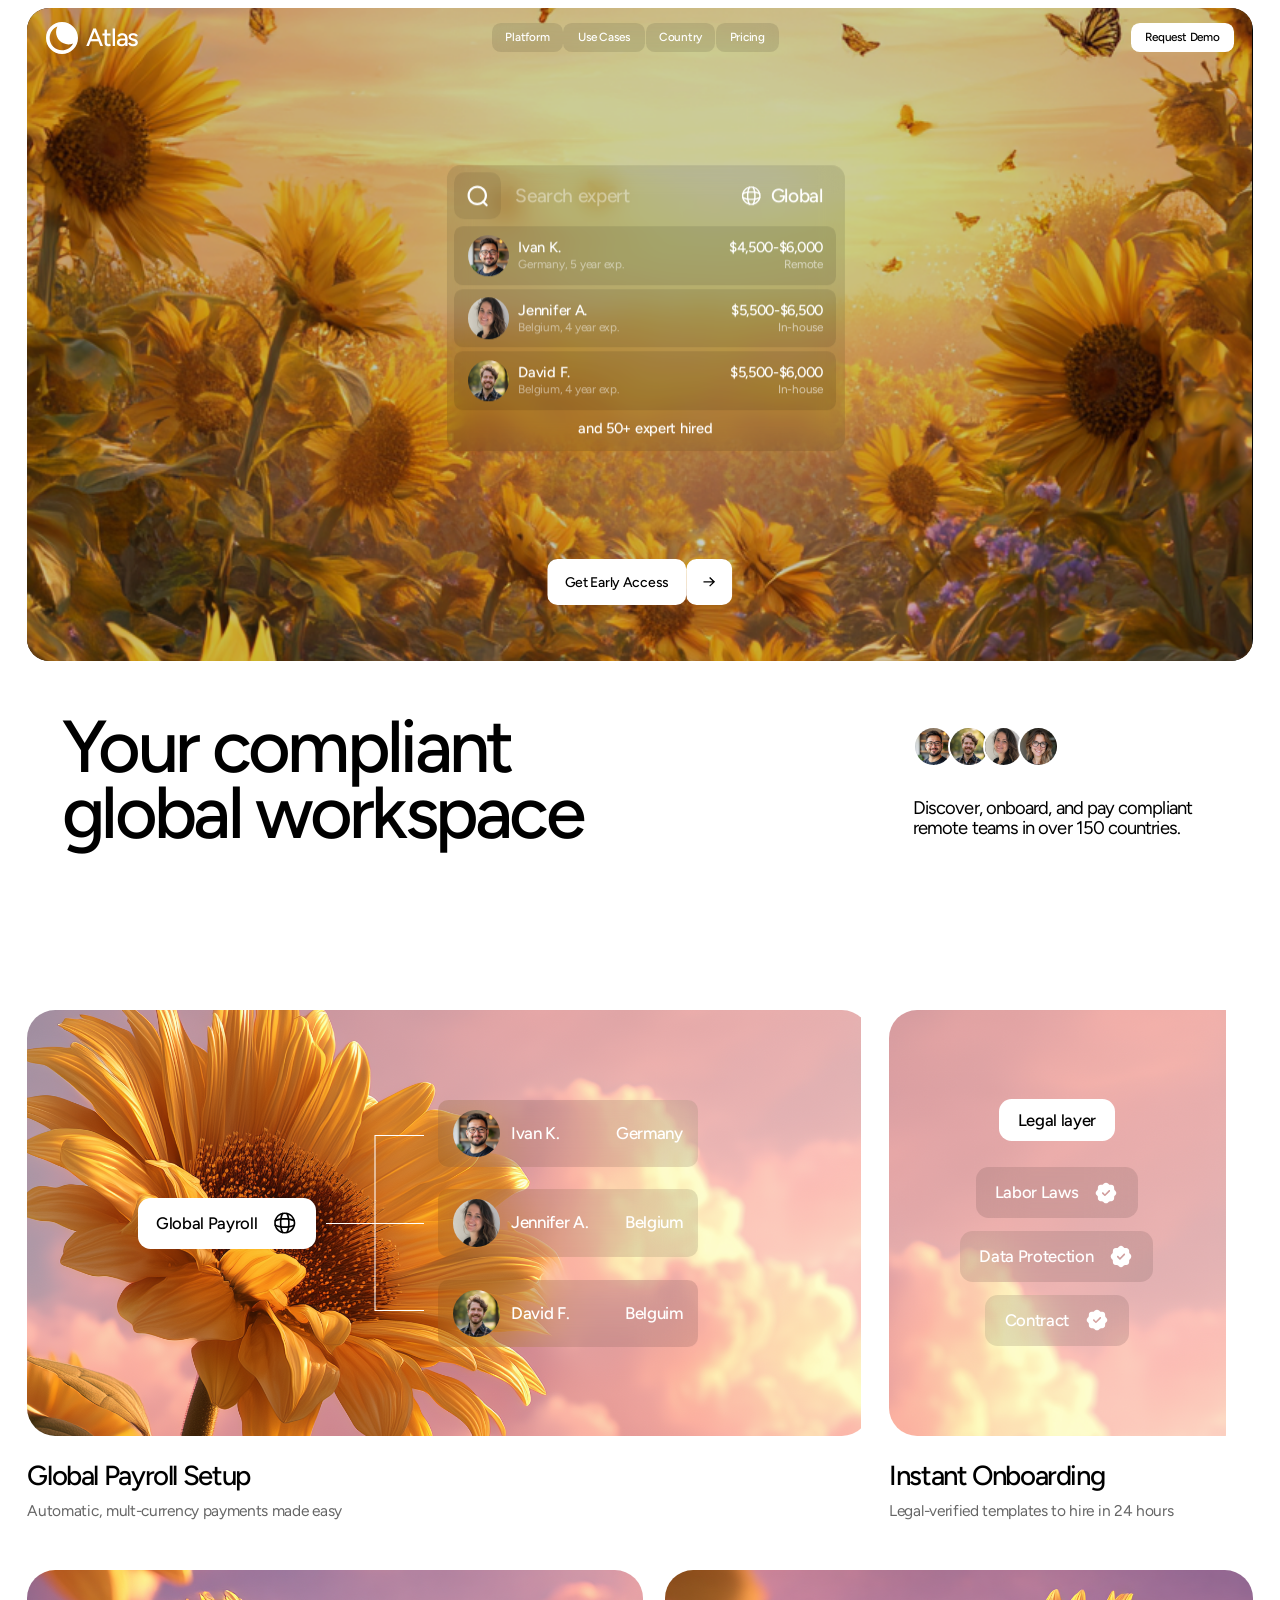
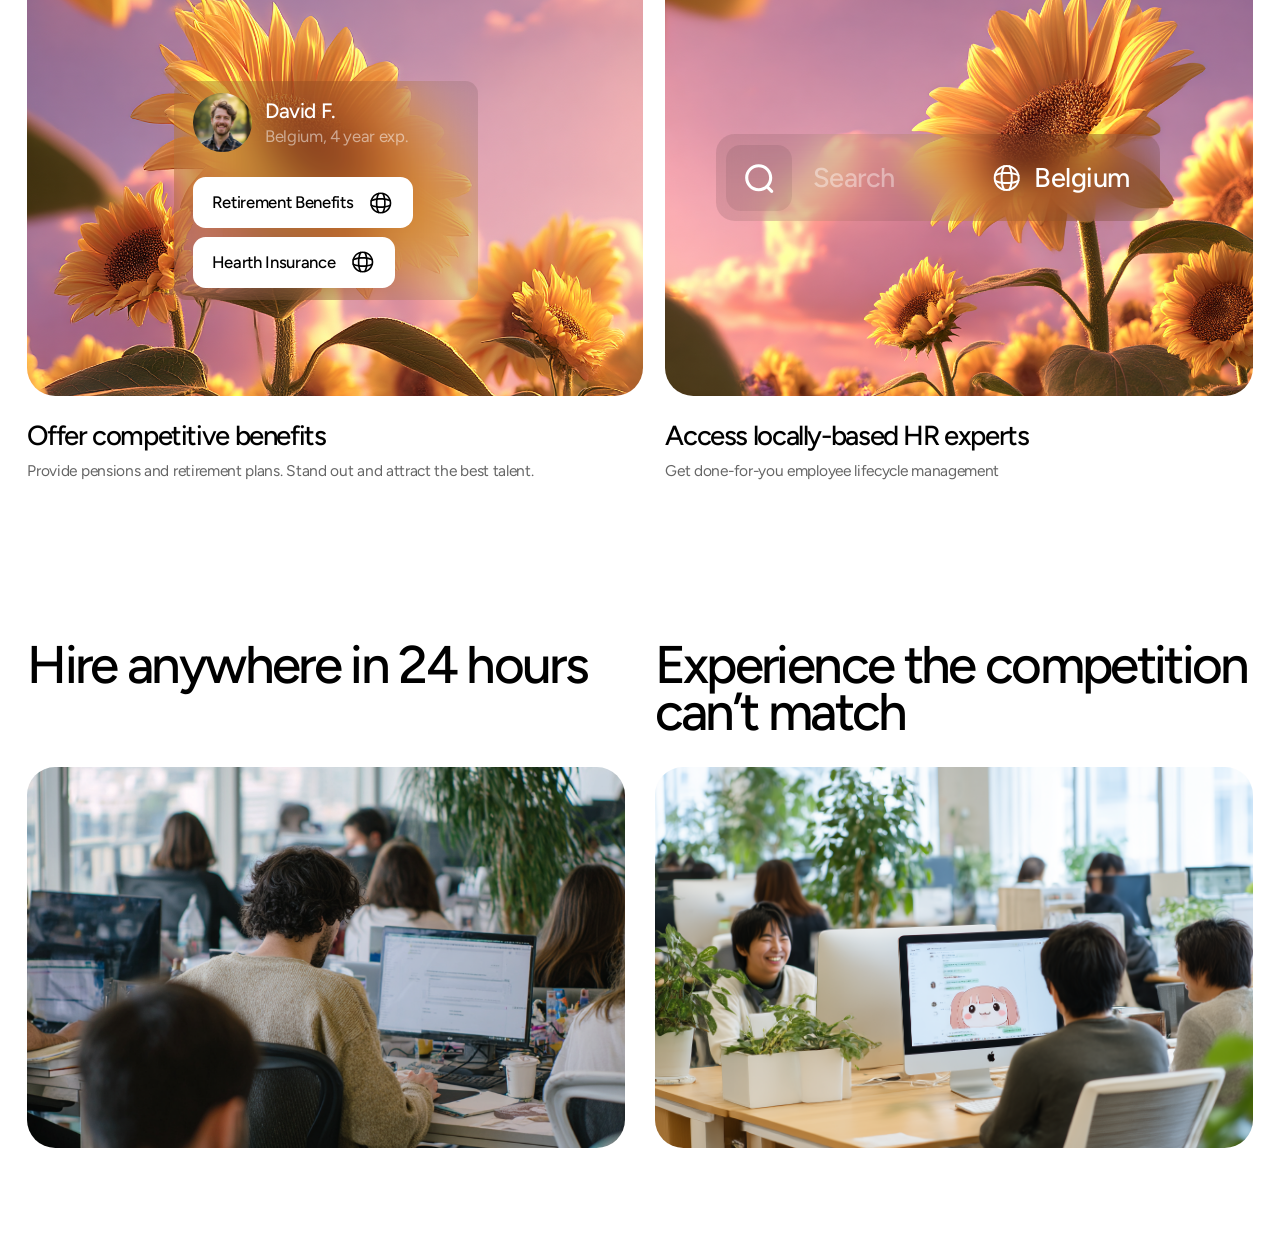
==== commit 6c37f079: "Restore hero motion after entrance" ====
--- a/index.html
+++ b/index.html
@@ -24,8 +24,10 @@
 
     <div class="hero__media">
       <div class="hero__zoom">
-        <img class="hero__video" src="assets/images/hero-sunflower-field.png"
-             alt="" aria-hidden="true" fetchpriority="high" decoding="async">
+        <video class="hero__video" muted loop playsinline preload="metadata"
+               poster="assets/images/hero-sunflower-field.png" aria-hidden="true" tabindex="-1">
+          <source src="assets/videos/sunflower-field.mp4" type="video/mp4">
+        </video>
       </div>
       <div class="hero__scrim"></div>
 
@@ -61,6 +63,10 @@
             </span>
             <input class="finder__input" type="search" id="expert-search"
                    placeholder="Search expert" aria-label="Search expert" autocomplete="off">
+            <span class="finder__demo" id="finder-demo" aria-hidden="true">
+              <span class="finder__demo-hint" id="demo-hint">Search expert</span>
+              <span class="finder__demo-typed" id="demo-typed"></span>
+            </span>
           </div>
 
           <div class="country">
--- a/css/style.css
+++ b/css/style.css
@@ -251,14 +251,25 @@
   background: var(--ink);
 }
 
-/* The photograph is the stage for the entrance and remains completely still. */
+/* The hero remains still throughout the entrance. The original ambient push
+   is enabled only after the entrance controller announces completion. */
 .hero__zoom {
   position: absolute;
   inset: 0;
   overflow: hidden;
-}
-
-/* The design's extracted hero still fills the media frame without motion. */
+  transform-origin: 50% 42%;
+}
+
+html.continuous-motion .hero__zoom {
+  animation: hero-push 5.2s ease-in-out infinite alternate;
+  will-change: transform;
+}
+
+@keyframes hero-push {
+  from { transform: scale(1); }
+  to   { transform: scale(1.238); }
+}
+
 .hero__video {
   position: absolute;
   inset: 0;
@@ -375,6 +386,9 @@
   backdrop-filter: blur(calc(16.85 * var(--k)));
   overflow: hidden;
   transform: translate(-50%, -50%);
+  transition:
+    height var(--finder-dur, 600ms) var(--ease-panel),
+    top var(--finder-dur, 600ms) var(--ease-panel);
 }
 
 .finder[data-state='collapsed']   { --finder-h: 83; }
@@ -516,6 +530,7 @@
   align-items: center;
   gap: calc(5 * var(--k));
   width: calc(519 * var(--k));
+  transition: top var(--finder-dur, 600ms) var(--ease-panel);
 }
 
 .expert {
@@ -574,6 +589,75 @@
   line-height: 1;
   letter-spacing: var(--track-tight);
 }
+
+/* The original finder cycle begins only after the entrance completes. */
+.finder .role,
+.finder .expert,
+.finder__count {
+  transition: opacity 180ms linear, transform 180ms linear;
+}
+
+.finder .role.is-revealed,
+.finder .expert.is-revealed,
+.finder .finder__count.is-revealed {
+  transition: opacity 420ms var(--ease-panel), transform 420ms var(--ease-panel);
+}
+
+.finder.is-demo .role,
+.finder.is-demo .expert,
+.finder.is-demo .finder__count {
+  opacity: 0;
+  transform: scale(0.9);
+}
+
+.finder.is-demo .role.is-revealed,
+.finder.is-demo .expert.is-revealed,
+.finder.is-demo .finder__count.is-revealed {
+  opacity: 1;
+  transform: none;
+}
+
+.finder__demo {
+  position: absolute;
+  left: calc(83 * var(--k));
+  top: calc(18.5 * var(--k));
+  display: block;
+  white-space: pre;
+  pointer-events: none;
+  font-size: calc(26 * var(--k));
+  font-weight: 500;
+  line-height: 1;
+  letter-spacing: var(--track-tight);
+  color: var(--white);
+}
+
+.finder__demo-hint,
+.finder__demo-typed {
+  position: absolute;
+  left: 0;
+  top: 0;
+  white-space: pre;
+}
+
+.finder__demo-hint {
+  opacity: 0.4;
+  transition: opacity 300ms linear;
+}
+
+.finder__demo-hint.is-hidden { opacity: 0; }
+
+.finder__demo-typed { transition: opacity 300ms linear; }
+.finder__demo-typed.is-out { opacity: 0; }
+
+.finder__demo-typed .char {
+  opacity: 0;
+  transition: opacity 120ms linear;
+}
+
+.finder__demo-typed .char.is-in { opacity: 1; }
+
+.finder.is-demo .finder__input { opacity: 0; }
+.finder:not(.is-demo) .finder__demo { display: none; }
 
 /* ------------------------------------------------------------------ cta -- */
 /* Centred on the media and held 76 design units off its bottom edge, which is
@@ -1928,9 +2012,8 @@
 
 /* ==========================================================================
    One-time entrance
-   The background never moves. Only meaningful foreground groups participate,
-   and the two root classes are removed once the sequence completes so no
-   entrance transition remains active afterward.
+   Only meaningful foreground groups participate. The background and original
+   finder demo stay still until this finite sequence completes.
    ========================================================================== */
 html.entrance-pending .brand,
 html.entrance-pending .nav__link,
